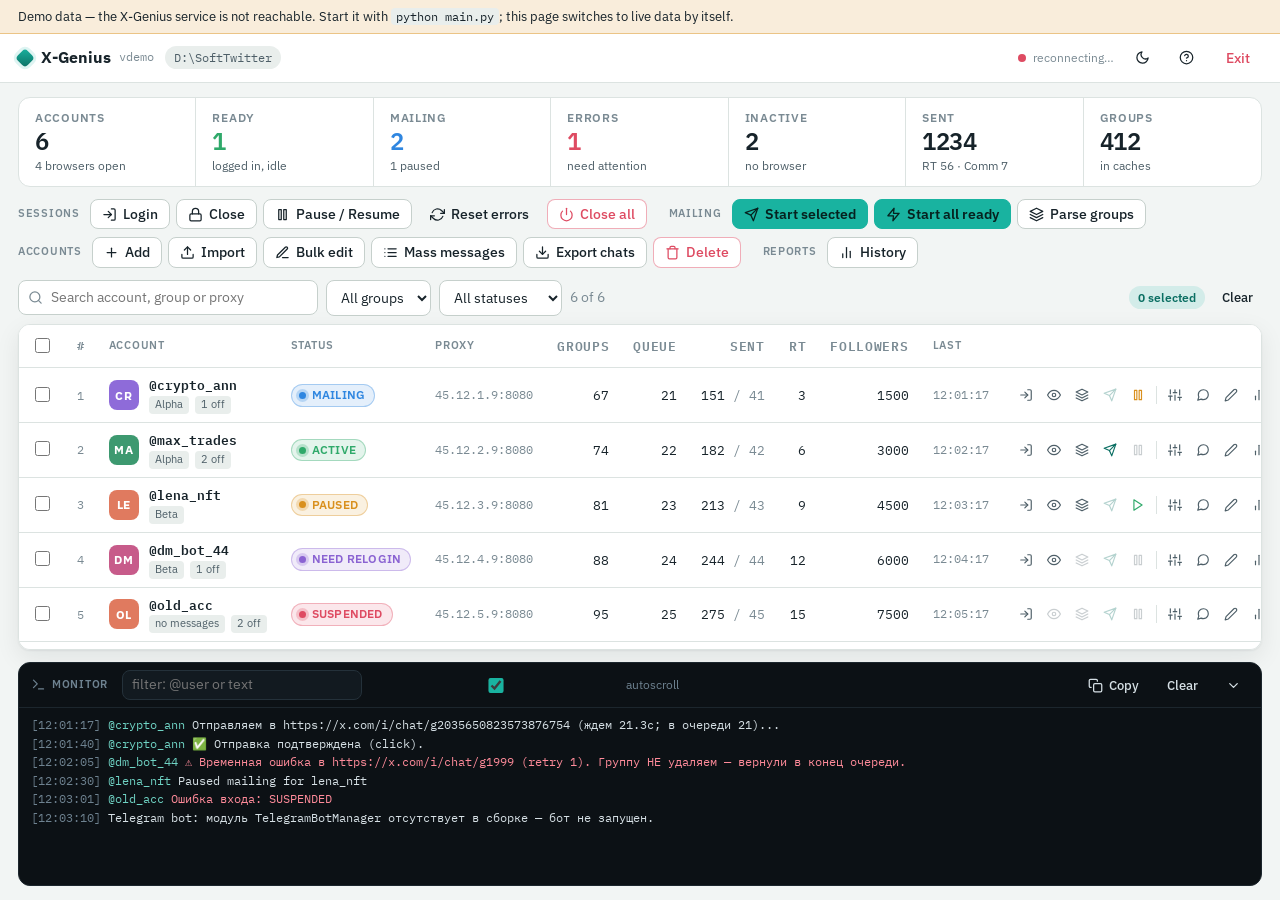
==== xgenius/web/static/preview.html @ 22a3fbdb "Refactoring, bugfixes, UI improvements, WIP" ====
<!DOCTYPE html>
<html lang="en">
<head>
<meta charset="utf-8">
<meta name="viewport" content="width=device-width, initial-scale=1">
<title>X-Genius (preview)</title>
<link rel="preconnect" href="https://fonts.googleapis.com">
<link rel="stylesheet" href="https://fonts.googleapis.com/css2?family=IBM+Plex+Sans:wght@400;500;600;700&family=IBM+Plex+Mono:wght@400;500;600&display=swap">
<style>
/* ===== X-Genius operator console ===== */
:root {
  --bg: #F2F5F4; --surface: #FFFFFF; --surface-2: #E9EEEC; --line: #DCE3E1; --line-strong: #C6D0CC;
  --text: #17232A; --text-2: #4E5F68; --muted: #7A8A93;
  --accent: #19B3A0; --accent-ink: #0B6F63; --accent-soft: rgba(25, 179, 160, .14);
  --ok: #2FA96A; --info: #2F86E0; --warn: #D9901E; --err: #DE4B62; --violet: #8A63D2;
  --console-bg: #0C1115; --console-line: #1C262D; --console-text: #D6E0E5; --console-muted: #6E8290;
  --shadow: 0 1px 2px rgba(15, 25, 30, .06), 0 8px 24px rgba(15, 25, 30, .08);
  --r: 8px; --r-lg: 12px;
  --sans: "IBM Plex Sans", "Segoe UI", system-ui, -apple-system, Arial, sans-serif;
  --mono: "IBM Plex Mono", Consolas, "Cascadia Mono", ui-monospace, monospace;
  color-scheme: light;
}
@media (prefers-color-scheme: dark) {
  :root:not([data-theme="light"]) {
    --bg: #0E1418; --surface: #151C22; --surface-2: #1B242B; --line: #243039; --line-strong: #31414C;
    --text: #E6EDF0; --text-2: #AEBCC4; --muted: #7F919B;
    --accent: #2CC7B3; --accent-ink: #9FEDE2; --accent-soft: rgba(44, 199, 179, .16);
    --ok: #48C774; --info: #4DA3F5; --warn: #EBA63B; --err: #EF5D73; --violet: #A98BE6;
    --shadow: 0 1px 2px rgba(0, 0, 0, .35), 0 10px 30px rgba(0, 0, 0, .35);
    color-scheme: dark;
  }
}
:root[data-theme="dark"] {
  --bg: #0E1418; --surface: #151C22; --surface-2: #1B242B; --line: #243039; --line-strong: #31414C;
  --text: #E6EDF0; --text-2: #AEBCC4; --muted: #7F919B;
  --accent: #2CC7B3; --accent-ink: #9FEDE2; --accent-soft: rgba(44, 199, 179, .16);
  --ok: #48C774; --info: #4DA3F5; --warn: #EBA63B; --err: #EF5D73; --violet: #A98BE6;
  --shadow: 0 1px 2px rgba(0, 0, 0, .35), 0 10px 30px rgba(0, 0, 0, .35);
  color-scheme: dark;
}

/* ---- base ---- */
* { box-sizing: border-box; }
html, body { height: 100%; }
body { margin: 0; background: var(--bg); color: var(--text); font: 13.5px/1.45 var(--sans); -webkit-font-smoothing: antialiased; }
.hidden { display: none !important; }
.muted { color: var(--muted); }
.mono { font-family: var(--mono); }
.spacer { flex: 1; }
code { font-family: var(--mono); font-size: .92em; background: var(--surface-2); padding: 1px 5px; border-radius: 4px; }
h1, h2 { margin: 0; text-wrap: balance; }
input, select, textarea, button { font: inherit; color: inherit; }
input[type=text], input[type=search], input[type=password], input[type=number], input[type=date], select, textarea {
  background: var(--surface); border: 1px solid var(--line-strong); border-radius: var(--r); padding: 7px 10px; outline: none; min-width: 0; transition: border-color .12s, box-shadow .12s;
}
input:focus-visible, select:focus-visible, textarea:focus-visible, button:focus-visible { border-color: var(--accent); box-shadow: 0 0 0 3px var(--accent-soft); outline: none; }
textarea { width: 100%; resize: vertical; font-family: var(--mono); font-size: 12.5px; line-height: 1.5; }
input[type=checkbox] { accent-color: var(--accent); width: 15px; height: 15px; }
.ic { flex: none; vertical-align: -3px; }
@media (prefers-reduced-motion: reduce) { * { transition: none !important; animation: none !important; } }

/* ---- buttons ---- */
.btn { display: inline-flex; align-items: center; gap: 6px; background: var(--surface); border: 1px solid var(--line-strong); border-radius: var(--r);
  padding: 6px 11px; cursor: pointer; white-space: nowrap; font-weight: 500; line-height: 1.2; transition: background .12s, border-color .12s, color .12s; }
.btn:hover { background: var(--surface-2); border-color: var(--muted); }
.btn:active { transform: translateY(1px); }
.btn:disabled { opacity: .45; cursor: default; transform: none; }
.btn.sm { padding: 4px 8px; font-size: 12.5px; }
.btn.lg { padding: 10px 18px; font-size: 14px; }
.btn.icon { padding: 6px; width: 32px; height: 32px; justify-content: center; }
.btn.ghost { background: transparent; border-color: transparent; }
.btn.ghost:hover { background: var(--surface-2); border-color: transparent; }
.btn.primary { background: var(--accent); border-color: var(--accent); color: #06221F; font-weight: 600; }
.btn.primary:hover { filter: brightness(1.06); border-color: var(--accent); }
.btn.outline-danger { color: var(--err); border-color: color-mix(in srgb, var(--err) 45%, transparent); }
.btn.outline-danger:hover { background: color-mix(in srgb, var(--err) 12%, transparent); }
.btn.danger { background: var(--err); border-color: var(--err); color: #fff; font-weight: 600; }
.btn.ok { background: var(--ok); border-color: var(--ok); color: #fff; font-weight: 600; }
.btn.danger-text { color: var(--err); }
.btn.light { color: var(--console-text); }
.btn.light:hover { background: var(--console-line); }
.row-act { display: inline-flex; align-items: center; justify-content: center; width: 26px; height: 26px; border-radius: 6px; border: 1px solid transparent; background: transparent; color: var(--text-2); cursor: pointer; }
.row-act:hover { background: var(--surface-2); color: var(--text); border-color: var(--line); }
.row-act:disabled { opacity: .3; cursor: default; }
.row-act.primary { color: var(--accent-ink); }
.row-act.warn { color: var(--warn); } .row-act.ok { color: var(--ok); } .row-act.err:hover { color: var(--err); }

/* ---- chips / pills ---- */
.chip { display: inline-flex; align-items: center; gap: 6px; padding: 3px 9px; border-radius: 999px; background: var(--surface-2); color: var(--text-2); font-size: 12px; max-width: 360px; overflow: hidden; text-overflow: ellipsis; white-space: nowrap; }
.chip.accent { background: var(--accent-soft); color: var(--accent-ink); font-weight: 600; }
.pill { display: inline-flex; align-items: center; gap: 6px; padding: 2px 9px 2px 7px; border-radius: 999px; font-size: 11.5px; font-weight: 600; letter-spacing: .2px;
  color: var(--st); background: color-mix(in srgb, var(--st) 13%, transparent); border: 1px solid color-mix(in srgb, var(--st) 35%, transparent); }
.pill::before { content: ""; width: 7px; height: 7px; border-radius: 50%; background: var(--st); box-shadow: 0 0 0 3px color-mix(in srgb, var(--st) 25%, transparent); }
.pill.pulse::before { animation: pulse 1.6s ease-in-out infinite; }
@keyframes pulse { 50% { box-shadow: 0 0 0 5px color-mix(in srgb, var(--st) 10%, transparent); } }
.tag { display: inline-block; padding: 1px 6px; border-radius: 4px; background: var(--surface-2); color: var(--text-2); font-size: 11px; }

.banner { padding: 7px 18px; background: color-mix(in srgb, var(--warn) 16%, var(--surface)); border-bottom: 1px solid color-mix(in srgb, var(--warn) 45%, transparent); color: var(--text); font-size: 12.5px; }

/* ---- app shell ---- */
.app { display: flex; flex-direction: column; height: 100vh; }
.topbar { display: flex; align-items: center; gap: 12px; padding: 8px 18px; background: var(--surface); border-bottom: 1px solid var(--line); }
.brand { display: flex; align-items: center; gap: 9px; font-weight: 700; font-size: 16px; letter-spacing: -.2px; }
.brand.big { font-size: 24px; }
.mark { width: 14px; height: 14px; border-radius: 4px; background: linear-gradient(135deg, var(--accent), var(--accent-ink)); transform: rotate(45deg); box-shadow: 0 0 0 3px var(--accent-soft); }
.brand.big .mark { width: 20px; height: 20px; }
.ver { font-family: var(--mono); font-size: 11.5px; font-weight: 400; color: var(--muted); }
.conn { display: inline-flex; align-items: center; gap: 7px; font-size: 12px; color: var(--muted); }
.conn i { width: 8px; height: 8px; border-radius: 50%; background: var(--err); }
.conn.on i { background: var(--ok); box-shadow: 0 0 0 3px color-mix(in srgb, var(--ok) 25%, transparent); }

.board { display: grid; grid-template-columns: repeat(auto-fit, minmax(150px, 1fr)); margin: 14px 18px 0; border: 1px solid var(--line); border-radius: var(--r-lg); background: var(--surface); overflow: hidden; }
.tile { padding: 12px 16px; border-right: 1px solid var(--line); display: flex; flex-direction: column; gap: 2px; min-width: 0; }
.tile:last-child { border-right: 0; }
.tile .v { font-size: 24px; font-weight: 600; letter-spacing: -.5px; font-variant-numeric: tabular-nums; line-height: 1.1; color: var(--tc, var(--text)); }
.tile .l { font-size: 11.5px; text-transform: uppercase; letter-spacing: .7px; color: var(--muted); font-weight: 600; }
.tile .s { font-size: 12px; color: var(--text-2); font-variant-numeric: tabular-nums; white-space: nowrap; overflow: hidden; text-overflow: ellipsis; }

.cmdbar { display: flex; flex-wrap: wrap; gap: 8px 22px; padding: 12px 18px 4px; }
.cgroup { display: flex; align-items: center; gap: 6px; }
.clabel { font-size: 11px; text-transform: uppercase; letter-spacing: .7px; color: var(--muted); font-weight: 600; margin-right: 4px; display: inline-flex; align-items: center; gap: 6px; }
.clabel.light { color: var(--console-muted); }

.filters { display: flex; align-items: center; gap: 8px; padding: 8px 18px; }
.search { position: relative; display: flex; align-items: center; }
.search .ic-slot { position: absolute; left: 10px; color: var(--muted); display: inline-flex; }
.search input { width: 300px; padding-left: 32px; }

/* ---- table ---- */
.table-surface { flex: 1; overflow: auto; margin: 0 18px; border: 1px solid var(--line); border-radius: var(--r-lg); background: var(--surface); box-shadow: var(--shadow); }
table { width: 100%; border-collapse: separate; border-spacing: 0; }
thead th { position: sticky; top: 0; z-index: 1; background: var(--surface); text-align: left; font-size: 11px; text-transform: uppercase; letter-spacing: .7px; color: var(--muted); font-weight: 600; padding: 10px 12px; border-bottom: 1px solid var(--line); }
tbody td { padding: 8px 12px; border-bottom: 1px solid var(--line); vertical-align: middle; white-space: nowrap; }
tbody tr:last-child td { border-bottom: 0; }
tbody tr:hover td { background: color-mix(in srgb, var(--surface-2) 55%, transparent); }
tbody tr.selected td { background: var(--accent-soft); }
tbody tr.selected td:first-child { box-shadow: inset 3px 0 0 var(--accent); }
th.num, td.num { text-align: right; font-variant-numeric: tabular-nums; font-family: var(--mono); font-size: 12.5px; }
.c-chk { width: 36px; } .c-idx { width: 44px; color: var(--muted); font-family: var(--mono); font-size: 12px; } .c-status { width: 150px; } .c-actions { width: 1%; }
.acct { display: flex; align-items: center; gap: 10px; }
.avatar { width: 30px; height: 30px; border-radius: 8px; display: inline-flex; align-items: center; justify-content: center; font-weight: 700; font-size: 12px; color: #fff; background: var(--av, var(--muted)); flex: none; letter-spacing: .3px; }
.handle { font-family: var(--mono); font-weight: 600; font-size: 13px; }
.sub { color: var(--muted); font-size: 11.5px; }
.sub-row { display: flex; align-items: center; gap: 6px; margin-top: 1px; }
.dim { color: var(--muted); }
.acts { display: flex; gap: 2px; }
.acts .sep { width: 1px; height: 18px; background: var(--line); margin: 0 3px; align-self: center; }
.empty { padding: 70px 20px; text-align: center; color: var(--text-2); display: flex; flex-direction: column; align-items: center; gap: 8px; }
.empty-mark { width: 52px; height: 52px; border-radius: 14px; background: var(--accent-soft); color: var(--accent-ink); display: inline-flex; align-items: center; justify-content: center; margin-bottom: 6px; }
.empty-mark .ic { width: 24px; height: 24px; }
.empty h2 { font-size: 17px; color: var(--text); }
.empty .row { display: flex; gap: 8px; margin-top: 10px; }

/* ---- console (always dark) ---- */
.console { margin: 12px 18px 14px; border-radius: var(--r-lg); background: var(--console-bg); color: var(--console-text); display: flex; flex-direction: column; height: 224px; border: 1px solid var(--console-line); }
.console.collapsed { height: auto; }
.console.collapsed .logs { display: none; }
.console-head { display: flex; align-items: center; gap: 10px; padding: 6px 12px; border-bottom: 1px solid var(--console-line); }
.console-head input { width: 240px; padding: 4px 9px; background: #121A20; border-color: #24313A; color: var(--console-text); }
.check.light { color: var(--console-muted); }
.logs { flex: 1; overflow: auto; padding: 8px 12px; font-family: var(--mono); font-size: 12px; line-height: 1.55; }
.log { white-space: pre-wrap; word-break: break-word; color: var(--console-text); }
.log.error { color: #FF8B9A; } .log.warning { color: #F5C068; }
.log .acc { color: #6FD3C4; } .log .ts { color: var(--console-muted); }

/* ---- forms / modals ---- */
.modal-overlay { position: fixed; inset: 0; background: rgba(6, 10, 13, .55); backdrop-filter: blur(2px); display: flex; align-items: center; justify-content: center; z-index: 50; padding: 20px; }
.modal { background: var(--surface); border: 1px solid var(--line); border-radius: 14px; box-shadow: var(--shadow); width: min(560px, 100%); max-height: 92vh; display: flex; flex-direction: column; animation: rise .16s ease-out; }
.modal.wide { width: min(940px, 100%); }
@keyframes rise { from { transform: translateY(8px); opacity: 0; } to { transform: none; opacity: 1; } }
.modal-head { display: flex; align-items: center; gap: 10px; padding: 14px 18px; border-bottom: 1px solid var(--line); font-weight: 600; font-size: 15px; }
.modal-head .x { margin-left: auto; }
.modal-body { padding: 16px 18px; overflow: auto; }
.modal-foot { display: flex; gap: 8px; justify-content: flex-end; padding: 12px 18px; border-top: 1px solid var(--line); }
.field { display: flex; flex-direction: column; gap: 4px; margin-bottom: 10px; }
.field > span { font-size: 12px; color: var(--text-2); font-weight: 500; }
.field input, .field select { width: 100%; }
.grid2 { display: grid; grid-template-columns: 1fr 1fr; gap: 0 14px; }
.grid4 { display: grid; grid-template-columns: repeat(4, 1fr); gap: 0 10px; }
.check { display: flex; align-items: center; gap: 7px; }
.check.sm { font-size: 12px; }
.msg { min-height: 18px; font-size: 12.5px; color: var(--err); margin: 6px 0; }
.hint { font-size: 12px; color: var(--muted); margin: -4px 0 10px; line-height: 1.5; }
.section-title { font-weight: 600; margin: 14px 0 8px; display: flex; align-items: center; gap: 8px; font-size: 13px; text-transform: uppercase; letter-spacing: .6px; color: var(--text-2); }
.msgbox { border: 1px solid var(--line); border-radius: var(--r); padding: 10px; margin-bottom: 8px; background: var(--bg); }
.msgbox .row { display: flex; align-items: center; gap: 8px; margin-bottom: 6px; }
.msgbox textarea { min-height: 90px; }
.stats-table { width: 100%; border-collapse: collapse; }
.stats-table th, .stats-table td { padding: 7px 8px; border-bottom: 1px solid var(--line); text-align: right; white-space: nowrap; font-variant-numeric: tabular-nums; }
.stats-table th { font-size: 11px; text-transform: uppercase; letter-spacing: .6px; color: var(--muted); }
.stats-table th:first-child, .stats-table td:first-child { text-align: left; font-family: var(--mono); }
.stats-table tr.total td { font-weight: 700; border-top: 2px solid var(--line-strong); }
.kv { display: grid; grid-template-columns: 1fr auto; gap: 8px 20px; font-variant-numeric: tabular-nums; }
.kv b { font-family: var(--mono); font-size: 15px; }
pre.help { white-space: pre-wrap; font-family: var(--mono); font-size: 12px; line-height: 1.55; margin: 0; }

/* ---- setup screen ---- */
.screen { min-height: 100vh; display: flex; align-items: center; justify-content: center; padding: 24px; }
.setup { display: grid; grid-template-columns: 1.1fr 1fr; width: min(880px, 100%); background: var(--surface); border: 1px solid var(--line); border-radius: 18px; box-shadow: var(--shadow); overflow: hidden; }
.setup-side { padding: 36px; background: linear-gradient(160deg, var(--accent-soft), transparent 70%); border-right: 1px solid var(--line); display: flex; flex-direction: column; gap: 14px; }
.setup-side p { margin: 0; color: var(--text-2); line-height: 1.6; max-width: 40ch; }
.setup-req { list-style: none; margin: 4px 0 0; padding: 0; display: flex; flex-direction: column; gap: 6px; }
.setup-form { padding: 36px; display: flex; flex-direction: column; gap: 10px; }
.setup-form h1 { font-size: 20px; margin-bottom: 8px; }
.setup-form .btn { align-self: flex-start; margin-top: 6px; }
@media (max-width: 720px) { .setup { grid-template-columns: 1fr; } .setup-side { border-right: 0; border-bottom: 1px solid var(--line); } }

.offline { display: flex; flex-direction: column; align-items: flex-start; gap: 14px; width: min(560px, 100%); padding: 36px; background: var(--surface); border: 1px solid var(--line); border-radius: 18px; box-shadow: var(--shadow); }
.offline h1 { font-size: 20px; }
.offline p { margin: 0; color: var(--text-2); line-height: 1.6; }

/* ---- toasts ---- */
#toasts { position: fixed; right: 18px; bottom: 18px; display: flex; flex-direction: column; gap: 8px; z-index: 60; }
.toast { background: var(--surface); border: 1px solid var(--line); border-left: 3px solid var(--info); border-radius: var(--r); padding: 10px 14px; box-shadow: var(--shadow); max-width: 440px; white-space: pre-wrap; animation: rise .15s ease-out; }
.toast.ok { border-left-color: var(--ok); } .toast.error { border-left-color: var(--err); } .toast.warn { border-left-color: var(--warn); }

::-webkit-scrollbar { width: 10px; height: 10px; }
::-webkit-scrollbar-thumb { background: var(--line-strong); border-radius: 8px; border: 2px solid transparent; background-clip: padding-box; }
::-webkit-scrollbar-track { background: transparent; }

</style>
</head>
<body>

<!-- ===================== OFFLINE (server not reachable) ===================== -->
<div id="screen-offline" class="screen hidden">
  <div class="offline">
    <div class="brand big"><span class="mark"></span>X-Genius</div>
    <h1>The X-Genius service is not running</h1>
    <p>This page talks to the local service at <code id="offline-url"></code>. Start it with
      <code>python main.py</code> on this machine — the page reconnects by itself.</p>
    <span id="offline-status" class="chip">waiting for connection…</span>
  </div>
</div>

<!-- ===================== SETUP (first start) ===================== -->
<div id="screen-setup" class="screen hidden">
  <div class="setup">
    <aside class="setup-side">
      <div class="brand big"><span class="mark"></span>X-Genius</div>
      <p>Диспетчерская для рассылок в групповые чаты X. Один раз укажите базовую папку — дальше всё
        хранится в ней: аккаунты, профили Chrome, логи, статистика.</p>
      <ul class="setup-req">
        <li><code>Bro/chrome.exe</code></li>
        <li><code>Drivers/chromedriver.exe</code></li>
      </ul>
    </aside>
    <form class="setup-form" id="setup-form">
      <h1>Базовая папка</h1>
      <label class="field"><span>Путь на этом сервере</span>
        <input id="setup-dir" class="mono" type="text" placeholder="D:\SoftTwitter" autocomplete="off" spellcheck="false"></label>
      <label class="check"><input id="setup-create" type="checkbox"> Создать папку, если её нет</label>
      <div id="setup-msg" class="msg"></div>
      <button id="setup-go" class="btn primary lg" type="submit">Продолжить</button>
    </form>
  </div>
</div>

<!-- ===================== MAIN ===================== -->
<div id="screen-main" class="app hidden">
  <div id="demo-banner" class="banner hidden">Demo data — the X-Genius service is not reachable. Start it with <code>python main.py</code>; this page switches to live data by itself.</div>
  <header class="topbar">
    <div class="brand"><span class="mark"></span>X-Genius <span id="version" class="ver"></span></div>
    <span id="base-dir" class="chip mono" title="Base folder"></span>
    <span class="spacer"></span>
    <span id="conn" class="conn" title="connection"><i></i><span>connecting…</span></span>
    <button id="btn-theme" class="btn icon ghost" title="Theme"></button>
    <button id="btn-help" class="btn icon ghost" title="Help"></button>
    <button id="btn-shutdown" class="btn ghost danger-text" title="Close all browsers and exit">Exit</button>
  </header>

  <section class="board" id="summary"></section>

  <section class="cmdbar">
    <div class="cgroup"><span class="clabel">Sessions</span>
      <button class="btn" data-tool="login" data-ic="log-in">Login</button>
      <button class="btn" data-tool="close" data-ic="lock">Close</button>
      <button class="btn" data-tool="pause" data-ic="pause">Pause / Resume</button>
      <button class="btn ghost" data-tool="reset_errors" data-ic="refresh-cw">Reset errors</button>
      <button class="btn outline-danger" data-tool="close_all" data-ic="power">Close all</button>
    </div>
    <div class="cgroup"><span class="clabel">Mailing</span>
      <button class="btn primary" data-tool="mailing" data-ic="send">Start selected</button>
      <button class="btn primary" data-tool="mail_ready" data-ic="zap">Start all ready</button>
      <button class="btn" data-tool="auto_parse" data-ic="layers">Parse groups</button>
    </div>
    <div class="cgroup"><span class="clabel">Accounts</span>
      <button class="btn" data-tool="add" data-ic="plus">Add</button>
      <button class="btn" data-tool="import" data-ic="upload">Import</button>
      <button class="btn" data-tool="bulk_edit" data-ic="edit-3">Bulk edit</button>
      <button class="btn" data-tool="mass_msg" data-ic="list">Mass messages</button>
      <button class="btn" data-tool="export_chats" data-ic="download">Export chats</button>
      <button class="btn outline-danger" data-tool="delete" data-ic="trash-2">Delete</button>
    </div>
    <div class="cgroup"><span class="clabel">Reports</span>
      <button class="btn" data-tool="history" data-ic="bar-chart-2">History</button>
    </div>
  </section>

  <section class="filters">
    <label class="search"><span class="ic-slot" data-ic="search"></span>
      <input id="f-search" type="search" placeholder="Search account, group or proxy" autocomplete="off"></label>
    <select id="f-group"><option value="">All groups</option></select>
    <select id="f-status">
      <option value="">All statuses</option>
      <option value="active">Ready</option>
      <option value="mailing">Mailing</option>
      <option value="paused">Paused</option>
      <option value="relogin">Need relogin</option>
      <option value="error">Errors</option>
      <option value="inactive">Inactive</option>
    </select>
    <span id="f-count" class="muted"></span>
    <span class="spacer"></span>
    <span id="sel-count" class="chip accent">0 selected</span>
    <button id="sel-clear" class="btn ghost sm">Clear</button>
  </section>

  <main class="table-surface">
    <table id="accounts">
      <thead>
        <tr>
          <th class="c-chk"><input id="chk-all" type="checkbox" title="Select all filtered"></th>
          <th class="c-idx">#</th>
          <th>Account</th>
          <th class="c-status">Status</th>
          <th>Proxy</th>
          <th class="num" title="Groups in cache (disabled)">Groups</th>
          <th class="num" title="Groups left in the current queue">Queue</th>
          <th class="num" title="Messages: this session / last 24 h">Sent</th>
          <th class="num">RT</th>
          <th class="num">Followers</th>
          <th>Last</th>
          <th class="c-actions"></th>
        </tr>
      </thead>
      <tbody id="rows"></tbody>
    </table>
    <div id="empty" class="empty hidden">
      <div class="empty-mark" data-ic="users"></div>
      <h2>No accounts yet</h2>
      <p>Add one account or import a list in the <code>username|auth_token|ct0|proxy|group</code> format.</p>
      <div class="row"><button class="btn primary" data-tool="add" data-ic="plus">Add account</button>
        <button class="btn" data-tool="import" data-ic="upload">Import</button></div>
    </div>
  </main>

  <section id="logpanel" class="console">
    <div class="console-head">
      <span class="clabel light"><span data-ic="terminal"></span> Monitor</span>
      <input id="log-filter" type="search" placeholder="filter: @user or text" autocomplete="off">
      <label class="check light sm"><input id="log-autoscroll" type="checkbox" checked> autoscroll</label>
      <span class="spacer"></span>
      <button id="log-copy" class="btn ghost sm light" data-ic="copy">Copy</button>
      <button id="log-clear" class="btn ghost sm light">Clear</button>
      <button id="log-toggle" class="btn icon ghost light" title="Collapse"></button>
    </div>
    <div id="logs" class="logs"></div>
  </section>
</div>

<div id="modal-root"></div>
<div id="toasts"></div>

<script>
/* ---- icons.js ---- */
/* Inline stroke icons (Feather-style). I(name) returns an <svg>. Elements with [data-ic] get one injected. */
'use strict';

const ICONS = {
  'log-in': '<path d="M15 3h4a2 2 0 0 1 2 2v14a2 2 0 0 1-2 2h-4"/><polyline points="10 17 15 12 10 7"/><line x1="15" y1="12" x2="3" y2="12"/>',
  'eye': '<path d="M1 12s4-8 11-8 11 8 11 8-4 8-11 8-11-8-11-8z"/><circle cx="12" cy="12" r="3"/>',
  'search': '<circle cx="11" cy="11" r="8"/><line x1="21" y1="21" x2="16.65" y2="16.65"/>',
  'send': '<line x1="22" y1="2" x2="11" y2="13"/><polygon points="22 2 15 22 11 13 2 9 22 2"/>',
  'pause': '<rect x="6" y="4" width="4" height="16"/><rect x="14" y="4" width="4" height="16"/>',
  'play': '<polygon points="5 3 19 12 5 21 5 3"/>',
  'sliders': '<line x1="4" y1="21" x2="4" y2="14"/><line x1="4" y1="10" x2="4" y2="3"/><line x1="12" y1="21" x2="12" y2="12"/><line x1="12" y1="8" x2="12" y2="3"/><line x1="20" y1="21" x2="20" y2="16"/><line x1="20" y1="12" x2="20" y2="3"/><line x1="1" y1="14" x2="7" y2="14"/><line x1="9" y1="8" x2="15" y2="8"/><line x1="17" y1="16" x2="23" y2="16"/>',
  'message-circle': '<path d="M21 11.5a8.38 8.38 0 0 1-.9 3.8 8.5 8.5 0 0 1-7.6 4.7 8.38 8.38 0 0 1-3.8-.9L3 21l1.9-5.7a8.38 8.38 0 0 1-.9-3.8 8.5 8.5 0 0 1 4.7-7.6 8.38 8.38 0 0 1 3.8-.9h.5a8.48 8.48 0 0 1 8 8v.5z"/>',
  'edit-2': '<path d="M17 3a2.828 2.828 0 1 1 4 4L7.5 20.5 2 22l1.5-5.5L17 3z"/>',
  'edit-3': '<path d="M12 20h9"/><path d="M16.5 3.5a2.121 2.121 0 0 1 3 3L7 19l-4 1 1-4L16.5 3.5z"/>',
  'bar-chart-2': '<line x1="18" y1="20" x2="18" y2="10"/><line x1="12" y1="20" x2="12" y2="4"/><line x1="6" y1="20" x2="6" y2="14"/>',
  'x': '<line x1="18" y1="6" x2="6" y2="18"/><line x1="6" y1="6" x2="18" y2="18"/>',
  'trash-2': '<polyline points="3 6 5 6 21 6"/><path d="M19 6v14a2 2 0 0 1-2 2H7a2 2 0 0 1-2-2V6m3 0V4a2 2 0 0 1 2-2h4a2 2 0 0 1 2 2v2"/>',
  'plus': '<line x1="12" y1="5" x2="12" y2="19"/><line x1="5" y1="12" x2="19" y2="12"/>',
  'download': '<path d="M21 15v4a2 2 0 0 1-2 2H5a2 2 0 0 1-2-2v-4"/><polyline points="7 10 12 15 17 10"/><line x1="12" y1="15" x2="12" y2="3"/>',
  'upload': '<path d="M21 15v4a2 2 0 0 1-2 2H5a2 2 0 0 1-2-2v-4"/><polyline points="17 8 12 3 7 8"/><line x1="12" y1="3" x2="12" y2="15"/>',
  'refresh-cw': '<polyline points="23 4 23 10 17 10"/><polyline points="1 20 1 14 7 14"/><path d="M3.51 9a9 9 0 0 1 14.85-3.36L23 10M1 14l4.64 4.36A9 9 0 0 0 20.49 15"/>',
  'lock': '<rect x="3" y="11" width="18" height="11" rx="2" ry="2"/><path d="M7 11V7a5 5 0 0 1 10 0v4"/>',
  'help-circle': '<circle cx="12" cy="12" r="10"/><path d="M9.09 9a3 3 0 0 1 5.83 1c0 2-3 3-3 3"/><line x1="12" y1="17" x2="12.01" y2="17"/>',
  'moon': '<path d="M21 12.79A9 9 0 1 1 11.21 3 7 7 0 0 0 21 12.79z"/>',
  'sun': '<circle cx="12" cy="12" r="5"/><line x1="12" y1="1" x2="12" y2="3"/><line x1="12" y1="21" x2="12" y2="23"/><line x1="4.22" y1="4.22" x2="5.64" y2="5.64"/><line x1="18.36" y1="18.36" x2="19.78" y2="19.78"/><line x1="1" y1="12" x2="3" y2="12"/><line x1="21" y1="12" x2="23" y2="12"/><line x1="4.22" y1="19.78" x2="5.64" y2="18.36"/><line x1="18.36" y1="5.64" x2="19.78" y2="4.22"/>',
  'power': '<path d="M18.36 6.64a9 9 0 1 1-12.73 0"/><line x1="12" y1="2" x2="12" y2="12"/>',
  'copy': '<rect x="9" y="9" width="13" height="13" rx="2" ry="2"/><path d="M5 15H4a2 2 0 0 1-2-2V4a2 2 0 0 1 2-2h9a2 2 0 0 1 2 2v1"/>',
  'chevron-down': '<polyline points="6 9 12 15 18 9"/>',
  'chevron-up': '<polyline points="18 15 12 9 6 15"/>',
  'users': '<path d="M17 21v-2a4 4 0 0 0-4-4H5a4 4 0 0 0-4 4v2"/><circle cx="9" cy="7" r="4"/><path d="M23 21v-2a4 4 0 0 0-3-3.87"/><path d="M16 3.13a4 4 0 0 1 0 7.75"/>',
  'layers': '<polygon points="12 2 2 7 12 12 22 7 12 2"/><polyline points="2 17 12 22 22 17"/><polyline points="2 12 12 17 22 12"/>',
  'terminal': '<polyline points="4 17 10 11 4 5"/><line x1="12" y1="19" x2="20" y2="19"/>',
  'zap': '<polygon points="13 2 3 14 12 14 11 22 21 10 12 10 13 2"/>',
  'list': '<line x1="8" y1="6" x2="21" y2="6"/><line x1="8" y1="12" x2="21" y2="12"/><line x1="8" y1="18" x2="21" y2="18"/><line x1="3" y1="6" x2="3.01" y2="6"/><line x1="3" y1="12" x2="3.01" y2="12"/><line x1="3" y1="18" x2="3.01" y2="18"/>',
  'check': '<polyline points="20 6 9 17 4 12"/>',
  'alert': '<path d="M10.29 3.86L1.82 18a2 2 0 0 0 1.71 3h16.94a2 2 0 0 0 1.71-3L13.71 3.86a2 2 0 0 0-3.42 0z"/><line x1="12" y1="9" x2="12" y2="13"/><line x1="12" y1="17" x2="12.01" y2="17"/>',
  'folder': '<path d="M22 19a2 2 0 0 1-2 2H4a2 2 0 0 1-2-2V5a2 2 0 0 1 2-2h5l2 3h9a2 2 0 0 1 2 2z"/>',
};

function I(name, size = 15) {
  const body = ICONS[name] || '';
  return `<svg class="ic" width="${size}" height="${size}" viewBox="0 0 24 24" fill="none" stroke="currentColor" stroke-width="2" stroke-linecap="round" stroke-linejoin="round" aria-hidden="true">${body}</svg>`;
}

function injectIcons(root = document) {
  root.querySelectorAll('[data-ic]').forEach((el) => {
    if (el.querySelector('svg')) return;
    el.insertAdjacentHTML('afterbegin', I(el.dataset.ic));
  });
}

</script>
<script>
/* ---- demo.js ---- */
/* Demo state shown when the X-Genius service is not reachable (page opened without the backend).
   Clearly labelled in the UI; replaced by real data the moment the WebSocket connects. */
'use strict';

function demoAccount(i, username, group, status, color, extra = {}) {
  return Object.assign({
    index: i, username, group, proxy: `45.12.${i}.9:8080:user:pass`, has_token: true, has_password: i % 2 === 0,
    status, status_color: color, status_reason: '', groups_count: 60 + i * 7, last_launch: `12:0${i}:17`,
    is_active: true, is_mailing: false, is_paused: false, is_parsing: false, need_relogin: false, has_browser: true,
    running: false, messages_sent: 120 + i * 31, msg_24h: 40 + i, retweets: i * 3, comments_24h: i,
    followers: 1500 * i, has_messages: true, queue_len: 20 + i, disabled_groups: i % 3,
  }, extra);
}

const DEMO_STATE = {
  demo: true, phase: 'ready', version: 'demo', base_dir: 'D:\\SoftTwitter',
  summary: { all: 6, ready: 1, mailing: 2, paused: 1, error: 1, inactive: 2, messages: 1234, retweets: 56, comments: 7, groups: 412, browsers: 4 },
  groups: ['Alpha', 'Beta'],
  accounts: [
    demoAccount(1, 'crypto_ann', 'Alpha', 'MAILING', '#3498DB', { is_mailing: true, running: true }),
    demoAccount(2, 'max_trades', 'Alpha', 'ACTIVE', '#27ae60'),
    demoAccount(3, 'lena_nft', 'Beta', 'PAUSED', '#f39c12', { is_mailing: true, is_paused: true, running: true }),
    demoAccount(4, 'dm_bot_44', 'Beta', 'NEED RELOGIN', '#9b59b6', { need_relogin: true, is_active: false, status_reason: 'RELOGIN' }),
    demoAccount(5, 'old_acc', '', 'SUSPENDED', '#c0392b', { is_active: false, has_browser: false, status_reason: 'SUSPENDED', has_messages: false }),
    demoAccount(6, 'fresh_one', 'Alpha', 'Inactive', 'gray', { is_active: false, has_browser: false, has_token: false }),
  ],
};

const DEMO_LOGS = [
  '[12:01:17] @crypto_ann - Отправляем в https://x.com/i/chat/g2035650823573876754 (ждем 21.3с; в очереди 21)...',
  '[12:01:40] @crypto_ann - ✅ Отправка подтверждена (click).',
  '[12:02:05] @dm_bot_44 - ⚠️ Временная ошибка в https://x.com/i/chat/g1999 (retry 1). Группу НЕ удаляем — вернули в конец очереди.',
  '[12:02:30] @lena_nft - Paused mailing for lena_nft',
  '[12:03:01] @old_acc - Ошибка входа: SUSPENDED',
  '[12:03:10]  - Telegram bot: модуль TelegramBotManager отсутствует в сборке — бот не запущен.',
];

function enterDemo() {
  S.demo = true;
  applyState(DEMO_STATE);
  appendLogs(DEMO_LOGS);
  document.getElementById('demo-banner').classList.remove('hidden');
}

function leaveDemo() {
  S.demo = false;
  S.logs = [];
  rerenderLogs();
  document.getElementById('demo-banner').classList.add('hidden');
}

</script>
<script>
/* ---- app.js ---- */
/* X-Genius web UI — state, WebSocket, board/table/console rendering, command bar actions.
   Icons: icons.js (I, injectIcons). Dialog forms: dialogs.js (Dialogs). */
'use strict';

const S = {
  phase: null, data: null, selected: new Set(),
  q: '', group: '', status: '',
  logs: [], logFilter: '', autoscroll: true, ws: null, connected: false,
};

const $ = (sel, root = document) => root.querySelector(sel);
const $$ = (sel, root = document) => Array.from(root.querySelectorAll(sel));
const esc = (s) => String(s ?? '').replace(/[&<>"']/g, (c) => ({ '&': '&amp;', '<': '&lt;', '>': '&gt;', '"': '&quot;', "'": '&#39;' }[c]));
const fmt = (n) => (n >= 1e6 ? `${(n / 1e6).toFixed(1)}M` : n >= 1e4 ? `${Math.round(n / 1e3)}K` : String(n ?? 0));

/* ------------------------------------------------------------------ api / toast */
async function api(method, path, body) {
  const opt = { method, headers: {} };
  if (body !== undefined) { opt.headers['Content-Type'] = 'application/json'; opt.body = JSON.stringify(body); }
  const res = await fetch(path, opt);
  let data = null;
  try { data = await res.json(); } catch (e) { /* non-json */ }
  if (!res.ok) throw new Error((data && data.error) || `${res.status} ${res.statusText}`);
  return data;
}
function toast(msg, kind = 'info', ms = 4500) {
  const el = document.createElement('div');
  el.className = `toast ${kind}`;
  el.textContent = msg;
  $('#toasts').appendChild(el);
  setTimeout(() => el.remove(), ms);
}
async function run(fn, okMsg) {
  try {
    const r = await fn();
    if (okMsg) toast(typeof okMsg === 'function' ? okMsg(r) : okMsg, 'ok');
    return r;
  } catch (e) {
    toast(e.message || String(e), 'error', 7000);
    return null;
  }
}

/* ------------------------------------------------------------------ selection / filters */
function accounts() { return (S.data && S.data.accounts) || []; }
function selectedNames() {
  const known = new Set(accounts().map((a) => a.username));
  return Array.from(S.selected).filter((u) => known.has(u));
}
function requireSelection() {
  const names = selectedNames();
  if (!names.length) { toast('Select at least one account first.', 'warn'); return null; }
  return names;
}
function renderSelectionCount() { $('#sel-count').textContent = `${selectedNames().length} selected`; }

function statusCategory(a) {
  if (a.is_paused) return 'paused';
  if (a.need_relogin || /RELOGIN/.test(a.status)) return 'relogin';
  if (a.status_reason && !/^(RECOVERING|DM LIMIT|SEND STALL)/i.test(a.status_reason)) return 'error';
  if (a.is_mailing) return 'mailing';
  if (a.is_active) return 'active';
  return 'inactive';
}
function filteredRows() {
  const q = S.q.trim().toLowerCase();
  return accounts().filter((a) => {
    if (S.group && a.group !== S.group) return false;
    if (S.status && statusCategory(a) !== S.status) return false;
    if (q && !(`${a.username} ${a.group} ${a.proxy}`.toLowerCase().includes(q))) return false;
    return true;
  });
}

/* ------------------------------------------------------------------ rendering */
function renderBoard() {
  const s = S.data.summary || {};
  const tile = (label, value, sub, color) => `<div class="tile" ${color ? `style="--tc:var(--${color})"` : ''}>
    <span class="l">${label}</span><span class="v">${value ?? 0}</span><span class="s">${sub}</span></div>`;
  $('#summary').innerHTML = [
    tile('Accounts', s.all, `${s.browsers ?? 0} browsers open`),
    tile('Ready', s.ready, 'logged in, idle', 'ok'),
    tile('Mailing', s.mailing, `${s.paused ?? 0} paused`, 'info'),
    tile('Errors', s.error, 'need attention', s.error ? 'err' : null),
    tile('Inactive', s.inactive, 'no browser'),
    tile('Sent', s.messages, `RT ${s.retweets ?? 0} · Comm ${s.comments ?? 0}`),
    tile('Groups', s.groups, 'in caches'),
  ].join('');
  $('#version').textContent = S.data.version ? `v${S.data.version}` : '';
  $('#base-dir').textContent = S.data.base_dir || '';
}

function renderGroupFilter() {
  const sel = $('#f-group');
  const groups = S.data.groups || [];
  const have = Array.from(sel.options).map((o) => o.value);
  if (JSON.stringify(['', ...groups]) !== JSON.stringify(have)) {
    sel.innerHTML = `<option value="">All groups</option>` + groups.map((g) => `<option value="${esc(g)}">${esc(g)}</option>`).join('');
    sel.value = groups.includes(S.group) ? S.group : '';
    S.group = sel.value;
  }
}

const AV = ['#5B8DEF', '#E07A5F', '#3D9970', '#8E6BD9', '#D48F1E', '#2AA5A0', '#C75B8A', '#6C8B3C'];
function avatarColor(u) { let h = 0; for (const c of u) h = (h * 31 + c.charCodeAt(0)) >>> 0; return AV[h % AV.length]; }
function shortProxy(p) {
  if (!p) return '<span class="dim">—</span>';
  const parts = p.split(':');
  return `<span class="mono">${esc(parts.length >= 2 ? `${parts[0]}:${parts[1]}` : p)}</span>`;
}
function statusPill(a) {
  const cat = statusCategory(a);
  const color = { active: 'ok', mailing: 'info', paused: 'warn', relogin: 'violet', error: 'err', inactive: 'muted' }[cat];
  const label = a.status || (cat === 'active' ? 'ACTIVE' : 'INACTIVE');
  return `<span class="pill ${cat === 'mailing' ? 'pulse' : ''}" style="--st:var(--${color})">${esc(label)}</span>`;
}
function act(name, icon, title, opts = {}) {
  return `<button class="row-act ${opts.cls || ''}" data-act="${name}" title="${title}" ${opts.disabled ? 'disabled' : ''}>${I(icon, 14)}</button>`;
}
function rowHtml(a) {
  const sel = S.selected.has(a.username);
  const notes = [
    a.has_token ? '' : '<span class="tag" title="no auth token">no token</span>',
    a.has_messages ? '' : '<span class="tag" title="no mailing messages">no messages</span>',
    a.disabled_groups ? `<span class="tag" title="groups disabled after strikes">${a.disabled_groups} off</span>` : '',
  ].join('');
  const pause = a.is_mailing
    ? act('pause', a.is_paused ? 'play' : 'pause', a.is_paused ? 'Resume' : 'Pause', { cls: a.is_paused ? 'ok' : 'warn' })
    : act('pause', 'pause', 'Not mailing', { disabled: true });
  return `<tr data-u="${esc(a.username)}" class="${sel ? 'selected' : ''}">
    <td class="c-chk"><input type="checkbox" data-chk ${sel ? 'checked' : ''}></td>
    <td class="c-idx">${a.index}</td>
    <td><div class="acct"><span class="avatar" style="--av:${avatarColor(a.username)}">${esc(a.username.slice(0, 2).toUpperCase())}</span>
      <div><div class="handle">@${esc(a.username)}</div><div class="sub-row sub">${a.group ? `<span class="tag">${esc(a.group)}</span>` : ''}${notes}</div></div></div></td>
    <td class="c-status">${statusPill(a)}</td>
    <td class="sub">${shortProxy(a.proxy)}</td>
    <td class="num">${a.groups_count}</td>
    <td class="num">${a.queue_len}</td>
    <td class="num">${a.messages_sent} <span class="dim">/ ${a.msg_24h}</span></td>
    <td class="num">${a.retweets}</td>
    <td class="num">${fmt(a.followers)}</td>
    <td class="sub mono">${esc(a.last_launch)}</td>
    <td class="c-actions"><div class="acts">
      ${act('login', 'log-in', 'Login')}${act('view', 'eye', 'Bring browser to front', { disabled: !a.has_browser })}
      ${act('parse', 'layers', 'Parse groups', { disabled: !a.is_active })}
      ${act('mailing', 'send', 'Start mailing', { cls: 'primary', disabled: !(a.is_active && !a.is_mailing) })}${pause}
      <span class="sep"></span>
      ${act('settings', 'sliders', 'Settings')}${act('comments', 'message-circle', 'Comments')}${act('edit', 'edit-2', 'Edit account')}${act('stat', 'bar-chart-2', '24h stats')}
      <span class="sep"></span>
      ${act('close', 'x', 'Close browser', { disabled: !a.has_browser && !a.is_active })}${act('delete', 'trash-2', 'Delete account', { cls: 'err' })}
    </div></td>
  </tr>`;
}
function renderTable() {
  const rows = filteredRows();
  $('#rows').innerHTML = rows.map(rowHtml).join('');
  $('#empty').classList.toggle('hidden', accounts().length > 0);
  $('#f-count').textContent = `${rows.length} of ${accounts().length}`;
  $('#chk-all').checked = rows.length > 0 && rows.every((a) => S.selected.has(a.username));
  renderSelectionCount();
}
function showScreen(phase) {
  $('#screen-offline').classList.toggle('hidden', phase !== 'offline');
  $('#screen-setup').classList.toggle('hidden', phase !== 'setup');
  $('#screen-main').classList.toggle('hidden', phase !== 'ready');
}
function showOffline(reason) {
  if (S.data) return; // real or demo state is on screen; the websocket keeps retrying quietly
  $('#offline-url').textContent = location.origin.startsWith('http') ? location.origin : 'http://127.0.0.1:8765';
  $('#offline-status').textContent = reason || 'waiting for connection…';
  showScreen('offline');
}
function applyState(data) {
  if (S.demo && !data.demo) leaveDemo();
  S.data = data;
  const first = S.phase !== data.phase;
  S.phase = data.phase;
  showScreen(data.phase);
  if (data.phase === 'setup') {
    if (first) $('#setup-dir').value = data.base_dir || data.suggested_base_dir || '';
    $('#setup-msg').textContent = data.setup_message || '';
  } else {
    renderBoard();
    renderGroupFilter();
    renderTable();
  }
}

/* ------------------------------------------------------------------ console */
function logLevel(line) {
  const low = line.toLowerCase();
  if (low.includes('login failed') || low.includes('error') || low.includes('ошибка') || line.includes('❌') || line.includes('⛔')) return 'error';
  if (low.includes('skipping retweet') || low.includes('warning') || line.includes('⚠️') || low.includes('не удал')) return 'warning';
  return 'info';
}
function logHtml(line) {
  const m = line.match(/^(\[[^\]]+\])\s*(@\S+)?\s*-\s*(.*)$/s);
  const body = m ? `<span class="ts">${esc(m[1])}</span> ${m[2] ? `<span class="acc">${esc(m[2])}</span> ` : ''}${esc(m[3])}` : esc(line);
  return `<div class="log ${logLevel(line)}">${body}</div>`;
}
function logMatches(line) { const f = S.logFilter.trim().toLowerCase(); return !f || line.toLowerCase().includes(f); }
function appendLogs(lines) {
  const box = $('#logs');
  S.logs.push(...lines);
  if (S.logs.length > 3000) S.logs.splice(0, S.logs.length - 3000);
  const html = lines.filter(logMatches).map(logHtml).join('');
  if (html) box.insertAdjacentHTML('beforeend', html);
  while (box.children.length > 3000) box.firstChild.remove();
  if (S.autoscroll) box.scrollTop = box.scrollHeight;
}
function rerenderLogs() {
  const box = $('#logs');
  box.innerHTML = S.logs.filter(logMatches).map(logHtml).join('');
  if (S.autoscroll) box.scrollTop = box.scrollHeight;
}

/* ------------------------------------------------------------------ websocket */
function setConnected(on) {
  S.connected = on;
  const c = $('#conn');
  c.classList.toggle('on', on);
  c.querySelector('span').textContent = on ? 'live' : 'reconnecting…';
}
function connect() {
  const proto = location.protocol === 'https:' ? 'wss' : 'ws';
  const ws = new WebSocket(`${proto}://${location.host}/ws`);
  S.ws = ws;
  ws.onopen = () => setConnected(true);
  ws.onmessage = (ev) => {
    const msg = JSON.parse(ev.data);
    if (msg.type === 'state') applyState(msg.data);
    else if (msg.type === 'logs') appendLogs(msg.lines || []);
  };
  ws.onclose = () => { setConnected(false); showOffline('service unreachable — retrying every 2 s'); setTimeout(connect, 2000); };
  ws.onerror = () => ws.close();
}

/* ------------------------------------------------------------------ actions */
const ROW_ACTIONS = {
  login: (u) => run(() => api('POST', '/api/actions/login', { usernames: [u] }), `Login started for @${u}`),
  view: (u) => run(() => api('POST', '/api/actions/view', { username: u })),
  parse: (u) => run(() => api('POST', '/api/actions/parse', { usernames: [u] }), `Parsing groups for @${u}`),
  mailing: (u) => run(() => api('POST', '/api/actions/mailing', { usernames: [u] }), (r) => (r.errors && r.errors.length ? r.errors.join('\n') : `Mailing started for @${u}`)),
  pause: (u) => run(() => api('POST', '/api/actions/pause', { usernames: [u] })),
  settings: (u) => Dialogs.settings(u),
  comments: (u) => Dialogs.comments(u),
  edit: (u) => Dialogs.editAccount(u),
  stat: (u) => Dialogs.dailyStats(u),
  close: (u) => run(() => api('POST', '/api/actions/close', { usernames: [u] }), `Session closed for @${u}`),
  delete: async (u) => {
    if (!await Dialogs.confirm('Delete account', `Delete @${u} permanently? Its browser will be closed.`, 'Delete', 'danger')) return;
    run(() => api('POST', '/api/accounts/delete', { usernames: [u] }), `Deleted @${u}`);
    S.selected.delete(u);
  },
};

const TOOL_ACTIONS = {
  login: async () => {
    const names = requireSelection(); if (!names) return;
    if (names.length > 1 && !await Dialogs.confirm('Login', `Log in ${names.length} accounts one by one, 40 seconds apart?`, 'Start')) return;
    run(() => api('POST', '/api/actions/login', { usernames: names }), (r) => `Login started for ${r.started} account(s). Watch the monitor.`);
  },
  close: () => { const n = requireSelection(); if (n) run(() => api('POST', '/api/actions/close', { usernames: n }), (r) => `Closed ${r.closed} session(s)`); },
  close_all: async () => {
    if (!await Dialogs.confirm('Close all', 'Close every browser and stop all mailing?', 'Close all', 'danger')) return;
    run(() => api('POST', '/api/actions/close', { all: true }), (r) => `All sessions closed (${r.closed})`);
  },
  pause: () => { const n = requireSelection(); if (n) run(() => api('POST', '/api/actions/pause', { usernames: n }), (r) => `Paused ${r.paused}, resumed ${r.resumed}`); },
  reset_errors: () => run(() => api('POST', '/api/actions/reset_errors', {}), (r) => `Error statuses reset: ${r.reset}`),
  mailing: () => { const n = requireSelection(); if (n) run(() => api('POST', '/api/actions/mailing', { usernames: n }), (r) => `Mailing started for ${r.started} of ${n.length}` + (r.errors.length ? `\n${r.errors.join('\n')}` : '')); },
  mail_ready: async () => {
    if (!await Dialogs.confirm('Start all ready', 'Start mailing on every ready account (logged in, has messages, not mailing)?', 'Start')) return;
    run(() => api('POST', '/api/actions/mailing', { ready: true }), (r) => `Mailing started for ${r.started} account(s)`);
  },
  auto_parse: async () => {
    const names = requireSelection(); if (!names) return;
    if (!await Dialogs.confirm('Parse groups', `Collect iChat groups for ${names.length} account(s)? Runs 5 at a time.`, 'Start')) return;
    run(() => api('POST', '/api/actions/parse', { usernames: names }), (r) => `Parsing started for ${r.started} active account(s)`);
  },
  add: () => Dialogs.addAccount(),
  import: () => Dialogs.importAccounts(),
  bulk_edit: () => { const n = requireSelection(); if (n) Dialogs.bulkEdit(n); },
  mass_msg: () => { const n = requireSelection(); if (n) Dialogs.massSettings(n); },
  export_chats: async () => {
    const names = requireSelection(); if (!names) return;
    const r = await run(() => api('POST', '/api/actions/export_chats', { usernames: names }));
    if (r) Dialogs.exportResult(r.path, r.content);
  },
  delete: async () => {
    const names = requireSelection(); if (!names) return;
    const list = names.slice(0, 10).map((u) => `@${u}`).join('\n') + (names.length > 10 ? '\n…' : '');
    if (!await Dialogs.confirm('Delete accounts', `Delete ${names.length} account(s)?\n\n${list}`, 'Delete', 'danger')) return;
    run(() => api('POST', '/api/accounts/delete', { usernames: names }), (r) => `${r.deleted} account(s) deleted`);
    names.forEach((u) => S.selected.delete(u));
  },
  history: () => Dialogs.history(),
};

/* ------------------------------------------------------------------ theme */
function effectiveTheme() {
  const t = document.documentElement.dataset.theme;
  if (t) return t;
  return window.matchMedia('(prefers-color-scheme: dark)').matches ? 'dark' : 'light';
}
function paintThemeButton() { $('#btn-theme').innerHTML = I(effectiveTheme() === 'dark' ? 'sun' : 'moon'); }

/* ------------------------------------------------------------------ init */
function bindEvents() {
  $('#rows').addEventListener('click', (ev) => {
    const tr = ev.target.closest('tr[data-u]');
    if (!tr) return;
    const u = tr.dataset.u;
    const btn = ev.target.closest('[data-act]');
    if (btn) { ROW_ACTIONS[btn.dataset.act](u); return; }
    if (ev.target.matches('[data-chk]')) {
      if (ev.target.checked) S.selected.add(u); else S.selected.delete(u);
      tr.classList.toggle('selected', ev.target.checked);
      renderSelectionCount();
      $('#chk-all').checked = filteredRows().every((a) => S.selected.has(a.username));
    }
  });
  $('#chk-all').addEventListener('change', (ev) => {
    filteredRows().forEach((a) => (ev.target.checked ? S.selected.add(a.username) : S.selected.delete(a.username)));
    renderTable();
  });
  $('#sel-clear').addEventListener('click', () => { S.selected.clear(); renderTable(); });
  $('#f-search').addEventListener('input', (ev) => { S.q = ev.target.value; renderTable(); });
  $('#f-group').addEventListener('change', (ev) => { S.group = ev.target.value; renderTable(); });
  $('#f-status').addEventListener('change', (ev) => { S.status = ev.target.value; renderTable(); });
  $$('[data-tool]').forEach((b) => b.addEventListener('click', () => TOOL_ACTIONS[b.dataset.tool]()));

  $('#log-filter').addEventListener('input', (ev) => { S.logFilter = ev.target.value; rerenderLogs(); });
  $('#log-autoscroll').addEventListener('change', (ev) => { S.autoscroll = ev.target.checked; });
  $('#log-copy').addEventListener('click', () => {
    navigator.clipboard.writeText(S.logs.filter(logMatches).join('\n')).then(() => toast('Log copied', 'ok'), () => toast('Clipboard unavailable', 'warn'));
  });
  $('#log-clear').addEventListener('click', () => { S.logs = []; rerenderLogs(); });
  $('#log-toggle').addEventListener('click', () => {
    const p = $('#logpanel'); p.classList.toggle('collapsed');
    $('#log-toggle').innerHTML = I(p.classList.contains('collapsed') ? 'chevron-up' : 'chevron-down');
  });
  $('#btn-theme').addEventListener('click', () => {
    const next = effectiveTheme() === 'dark' ? 'light' : 'dark';
    document.documentElement.dataset.theme = next;
    try { localStorage.setItem('xg-theme', next); } catch (e) { /* ignore */ }
    paintThemeButton();
  });
  $('#btn-help').addEventListener('click', () => Dialogs.help());
  $('#btn-shutdown').addEventListener('click', async () => {
    if (!await Dialogs.confirm('Exit', 'Close every browser and stop X-Genius?', 'Exit', 'danger')) return;
    run(() => api('POST', '/api/shutdown', {}), 'Shutting down…');
  });
  $('#setup-form').addEventListener('submit', async (ev) => {
    ev.preventDefault();
    const r = await run(() => api('POST', '/api/setup', { base_dir: $('#setup-dir').value, create: $('#setup-create').checked }));
    if (r && r.warnings && r.warnings.length) toast(r.warnings.join('\n'), 'warn', 9000);
    if (r) refreshState();
  });
}
async function refreshState() {
  try { applyState(await api('GET', '/api/state')); } catch (e) { if (!S.data) enterDemo(); }
}

document.addEventListener('DOMContentLoaded', () => {
  let saved = '';
  try { saved = localStorage.getItem('xg-theme') || ''; } catch (e) { /* ignore */ }
  if (saved) document.documentElement.dataset.theme = saved;
  injectIcons();
  $('#btn-help').innerHTML = I('help-circle');
  $('#log-toggle').innerHTML = I('chevron-down');
  paintThemeButton();
  bindEvents();
  refreshState();
  connect();
});

</script>
<script>
/* ---- dialogs.js ---- */
/* X-Genius web UI — modal dialogs and forms. Uses api/toast/run/S/esc from app.js and I() from icons.js. */
'use strict';

const Dialogs = (() => {
  /* ---------------------------------------------------------------- modal core */
  function open({ title, icon, body, buttons = [], wide = false }) {
    const root = document.getElementById('modal-root');
    const overlay = document.createElement('div');
    overlay.className = 'modal-overlay';
    overlay.innerHTML = `<div class="modal ${wide ? 'wide' : ''}" role="dialog" aria-label="${esc(title)}">
      <div class="modal-head">${icon ? I(icon, 16) : ''}${esc(title)}<button class="btn icon ghost x" data-x title="Close">${I('x')}</button></div>
      <div class="modal-body">${body}</div>
      <div class="modal-foot"></div></div>`;
    const dlg = { el: overlay, body: overlay.querySelector('.modal-body'), close: () => overlay.remove() };
    const foot = overlay.querySelector('.modal-foot');
    buttons.forEach((b) => {
      const btn = document.createElement('button');
      btn.className = `btn ${b.kind || ''}`;
      btn.textContent = b.label;
      btn.addEventListener('click', async () => {
        btn.disabled = true;
        try { if (b.onClick) await b.onClick(dlg); } finally { btn.disabled = false; }
      });
      foot.appendChild(btn);
    });
    overlay.querySelector('[data-x]').addEventListener('click', dlg.close);
    overlay.addEventListener('keydown', (ev) => { if (ev.key === 'Escape') dlg.close(); });
    overlay.addEventListener('click', (ev) => { if (ev.target === overlay) dlg.close(); });
    root.appendChild(overlay);
    const first = overlay.querySelector('input:not([type=checkbox]), textarea, select, button');
    if (first) first.focus();
    return dlg;
  }

  function confirm(title, text, okLabel = 'OK', kind = 'primary') {
    return new Promise((resolve) => {
      const dlg = open({
        title, icon: kind === 'danger' ? 'alert' : undefined, body: `<div style="white-space:pre-wrap;line-height:1.55">${esc(text)}</div>`,
        buttons: [
          { label: 'Cancel', kind: 'ghost', onClick: (d) => { d.close(); resolve(false); } },
          { label: okLabel, kind, onClick: (d) => { d.close(); resolve(true); } },
        ],
      });
      dlg.el.querySelector('[data-x]').addEventListener('click', () => resolve(false));
      dlg.el.addEventListener('click', (ev) => { if (ev.target === dlg.el) resolve(false); });
    });
  }

  const field = (label, name, value = '', opts = {}) => `<label class="field"><span>${esc(label)}</span>
    <input name="${name}" type="${opts.type || 'text'}" value="${esc(value)}" placeholder="${esc(opts.placeholder || '')}" ${opts.mono ? 'class="mono"' : ''} ${opts.attrs || ''}></label>`;
  const formData = (dlg) => Object.fromEntries(Array.from(dlg.body.querySelectorAll('[name]')).map((el) => [el.name, el.type === 'checkbox' ? el.checked : el.value]));
  const accountFields = (a = {}) => `<div class="grid2">
      ${field('Username', 'username', a.username, { mono: true })}${field('Password', 'password', a.password, { type: 'password' })}
      ${field('Proxy (host:port:user:pass)', 'proxy', a.proxy, { mono: true })}${field('User-Agent (optional)', 'user_agent', a.user_agent)}
      ${field('Group', 'group', a.group)}${field('Auth token', 'auth_token', a.auth_token, { mono: true })}
      ${field('CT0 token', 'ct0_token', a.ct0_token, { mono: true })}
    </div>`;

  /* ---------------------------------------------------------------- accounts */
  function addAccount() {
    open({
      title: 'Add account', icon: 'plus', body: accountFields() + '<div class="hint">A password or an auth token is required.</div>',
      buttons: [{ label: 'Cancel', kind: 'ghost', onClick: (d) => d.close() }, {
        label: 'Add account', kind: 'primary',
        onClick: async (d) => { if (await run(() => api('POST', '/api/accounts', formData(d)), 'Account added')) d.close(); },
      }],
    });
  }

  function importAccounts() {
    open({
      title: 'Import accounts', icon: 'upload', wide: true,
      body: `<div class="hint">One account per line: <code>username|auth_token|ct0_token|proxy|group</code>. Only username and auth_token are required;
        existing usernames are skipped. Paste the contents of your accounts file here.</div>
        <textarea name="text" rows="14" placeholder="user1|auth|ct0|host:port:login:pass|group A"></textarea>`,
      buttons: [{ label: 'Cancel', kind: 'ghost', onClick: (d) => d.close() }, {
        label: 'Import', kind: 'primary',
        onClick: async (d) => {
          const r = await run(() => api('POST', '/api/accounts/import', formData(d)), (x) => `Imported ${x.added}, skipped ${x.skipped}`);
          if (r) d.close();
        },
      }],
    });
  }

  async function editAccount(username) {
    const a = await run(() => api('GET', `/api/accounts/${encodeURIComponent(username)}`));
    if (!a) return;
    open({
      title: `Edit @${username}`, icon: 'edit-2', body: accountFields(a),
      buttons: [{ label: 'Cancel', kind: 'ghost', onClick: (d) => d.close() }, {
        label: 'Save changes', kind: 'primary',
        onClick: async (d) => { if (await run(() => api('PUT', `/api/accounts/${encodeURIComponent(username)}`, formData(d)), 'Account saved')) d.close(); },
      }],
    });
  }

  function bulkEdit(usernames) {
    open({
      title: `Bulk edit · ${usernames.length} accounts`, icon: 'edit-3',
      body: `<label class="check"><input name="chg_group" type="checkbox"> Change group</label>
        ${field('New group name', 'group', '')}
        <label class="check"><input name="chg_proxy" type="checkbox"> Change proxy</label>
        <div class="hint">One proxy for all, or one per account on separate lines (${usernames.length} lines, same order as selected).</div>
        <textarea name="proxies" rows="6"></textarea>`,
      buttons: [{ label: 'Cancel', kind: 'ghost', onClick: (d) => d.close() }, {
        label: 'Apply', kind: 'primary',
        onClick: async (d) => {
          const f = formData(d);
          const body = { usernames };
          if (f.chg_group) body.group = f.group;
          if (f.chg_proxy) body.proxies = f.proxies;
          if (await run(() => api('POST', '/api/accounts/bulk_edit', body), (x) => `Updated ${x.updated} account(s)`)) d.close();
        },
      }],
    });
  }

  /* ---------------------------------------------------------------- settings */
  const cycleFields = (c = {}) => `<div class="grid4">
      ${field('Messages per cycle', 'messages_per_cycle', c.messages_per_cycle ?? 16, { type: 'number' })}
      ${field('Rest time, min', 'rest_time_minutes', c.rest_time_minutes ?? 30, { type: 'number' })}
      ${field('Retweets per cycle', 'retweet_count', c.retweet_count ?? 0, { type: 'number' })}
      ${field('Retweet limit / 24h', 'max_total_retweets', c.max_total_retweets ?? 0, { type: 'number' })}
    </div>
    <label class="check"><input name="media_enabled" type="checkbox" ${c.media_enabled ? 'checked' : ''}> Attach a random GIF</label>`;

  function messageBox(m, i) {
    return `<div class="msgbox" data-msg>
      <div class="row"><b>Message ${i + 1}</b><span class="spacer"></span>
        <span class="sub">send</span><input data-count type="number" min="1" value="${m.count ?? 1}" style="width:64px"><span class="sub">times, then next</span>
        <button class="row-act err" data-rm title="Remove">${I('x', 14)}</button></div>
      <textarea data-text placeholder="Message text…">${esc(m.text ?? '')}</textarea></div>`;
  }
  function messagesEditor(list) {
    const items = list && list.length ? list : [{ text: '', count: 1 }];
    return `<div class="section-title">Mailing messages<span class="spacer"></span><button class="btn sm" data-add-msg>${I('plus', 13)} Add variation</button></div>
      <div data-msgs>${items.map(messageBox).join('')}</div>`;
  }
  function wireMessages(dlg) {
    const box = dlg.body.querySelector('[data-msgs]');
    dlg.body.querySelector('[data-add-msg]').addEventListener('click', () => {
      box.insertAdjacentHTML('beforeend', messageBox({ text: '', count: 1 }, box.children.length));
    });
    box.addEventListener('click', (ev) => {
      const rm = ev.target.closest('[data-rm]');
      if (rm && box.children.length > 1) rm.closest('[data-msg]').remove();
    });
  }
  const readMessages = (dlg) => Array.from(dlg.body.querySelectorAll('[data-msg]')).map((m) => ({
    text: m.querySelector('[data-text]').value, count: parseInt(m.querySelector('[data-count]').value, 10) || 1,
  }));
  const readCycle = (dlg) => {
    const f = formData(dlg);
    return { messages_per_cycle: f.messages_per_cycle, rest_time_minutes: f.rest_time_minutes, retweet_count: f.retweet_count,
      max_total_retweets: f.max_total_retweets, media_enabled: !!f.media_enabled };
  };

  async function settings(username) {
    const s = await run(() => api('GET', `/api/accounts/${encodeURIComponent(username)}/settings`));
    if (!s) return;
    const disabled = Object.keys(s.disabled || {});
    const dlg = open({
      title: `Settings · @${username}`, icon: 'sliders', wide: true,
      body: `<div class="section-title">Cycle</div>${cycleFields(s.cycle)}
        ${messagesEditor(s.messages)}
        <div class="section-title">Groups<span class="spacer"></span>
          <button class="btn sm" data-parse>${I('layers', 13)} Parse now</button><button class="btn sm outline-danger" data-clear>${I('trash-2', 13)} Clear</button></div>
        <div class="hint">Saved for this account: <b>${s.groups_count}</b> · in cache: <b>${s.chat_cache}</b> · temporarily disabled: <b>${disabled.length}</b>.
          Groups are collected again from iChat every time mailing starts.
          ${disabled.length ? `<details><summary>disabled groups</summary><pre class="help">${esc(disabled.map((g) => `${g} — ${s.disabled[g].reason || ''}`).join('\n'))}</pre></details>` : ''}</div>`,
      buttons: [{ label: 'Cancel', kind: 'ghost', onClick: (d) => d.close() }, {
        label: 'Save settings', kind: 'primary',
        onClick: async (d) => {
          const body = { cycle: readCycle(d), messages: readMessages(d) };
          if (await run(() => api('PUT', `/api/accounts/${encodeURIComponent(username)}/settings`, body), 'Settings saved and applied')) d.close();
        },
      }],
    });
    wireMessages(dlg);
    dlg.body.querySelector('[data-parse]').addEventListener('click', () => run(() => api('POST', '/api/actions/parse', { usernames: [username] }), 'Parsing started'));
    dlg.body.querySelector('[data-clear]').addEventListener('click', async () => {
      if (await confirm('Clear groups', `Remove all saved groups for @${username}?`, 'Clear', 'danger')) {
        run(() => api('POST', '/api/actions/clear_groups', { username }), 'Groups cleared');
      }
    });
  }

  async function massSettings(usernames) {
    const s = await run(() => api('GET', `/api/accounts/${encodeURIComponent(usernames[0])}/settings`));
    if (!s) return;
    const dlg = open({
      title: `Mass messages · ${usernames.length} accounts`, icon: 'list', wide: true,
      body: `<div class="grid2"><label class="check"><input name="update_settings" type="checkbox" checked> Update cycle settings</label>
        <label class="check"><input name="update_messages" type="checkbox" checked> Update messages</label></div>
        <div class="hint">Cycle values are loaded from @${esc(usernames[0])}. The message list starts empty, so “Append” never copies texts between accounts.</div>
        <div class="section-title">Cycle</div>${cycleFields(s.cycle)}
        ${messagesEditor([{ text: '', count: 1 }])}`,
      buttons: [
        { label: 'Cancel', kind: 'ghost', onClick: (d) => d.close() },
        { label: 'Append to existing', kind: 'ok', onClick: (d) => submitMass(d, 'append') },
        { label: 'Overwrite all', kind: 'danger', onClick: (d) => submitMass(d, 'overwrite') },
      ],
    });
    wireMessages(dlg);
    async function submitMass(d, mode) {
      const f = formData(d);
      const body = { usernames, mode, update_settings: !!f.update_settings, update_messages: !!f.update_messages, cycle: readCycle(d), messages: readMessages(d) };
      const hasText = body.messages.some((m) => m.text.trim());
      if (mode === 'overwrite' && body.update_messages && !hasText) {
        if (!await confirm('Empty message list', 'This will delete all messages on the selected accounts. Continue?', 'Delete messages', 'danger')) return;
      }
      const q = mode === 'append' ? `Append the new messages to ${usernames.length} accounts? Existing messages stay.`
        : `Overwrite settings on ${usernames.length} accounts? Existing messages will be deleted.`;
      if (!await confirm(mode === 'append' ? 'Append' : 'Overwrite', q, mode === 'append' ? 'Append' : 'Overwrite', mode === 'append' ? 'ok' : 'danger')) return;
      if (await run(() => api('POST', '/api/settings/mass', body), (x) => `${mode === 'append' ? 'Appended to' : 'Overwritten on'} ${x.updated} account(s)`)) d.close();
    }
  }

  async function comments(username) {
    const c = await run(() => api('GET', `/api/accounts/${encodeURIComponent(username)}/comments`));
    if (!c) return;
    open({
      title: `Comments · @${username}`, icon: 'message-circle',
      body: `<label class="check"><input name="enabled" type="checkbox" ${c.enabled ? 'checked' : ''}> Comment during rest time</label>
        ${field('Targets file (one username per line)', 'targets_file', c.targets_file, { mono: true, placeholder: 'D:\\targets.txt' })}
        ${field('Comments text file', 'comments_file', c.comments_file, { mono: true, placeholder: 'D:\\comments.txt' })}
        ${field('Photo folder (random image) or single file', 'photo_path', c.photo_path, { mono: true, placeholder: 'D:\\photos' })}
        ${field('Daily limit', 'daily_limit', c.daily_limit ?? 0, { type: 'number' })}
        <div class="hint">Paths are on the machine where X-Genius runs.</div>`,
      buttons: [{ label: 'Cancel', kind: 'ghost', onClick: (d) => d.close() }, {
        label: 'Save', kind: 'primary',
        onClick: async (d) => { if (await run(() => api('PUT', `/api/accounts/${encodeURIComponent(username)}/comments`, formData(d)), 'Comment settings saved')) d.close(); },
      }],
    });
  }

  /* ---------------------------------------------------------------- stats / misc */
  async function dailyStats(username) {
    const s = await run(() => api('GET', `/api/stats/daily/${encodeURIComponent(username)}`));
    if (!s) return;
    open({
      title: `Last 24 hours · @${username}`, icon: 'bar-chart-2',
      body: `<div class="kv"><span>Messages sent, 24 h</span><b>${s.messages_24h}</b><span>Messages this session</span><b>${s.messages_total}</b><span>Comments today</span><b>${s.comments_today}</b></div>`,
      buttons: [{ label: 'Close', kind: 'primary', onClick: (d) => d.close() }],
    });
  }

  function history() {
    const iso = (d) => d.toISOString().slice(0, 10);
    const today = new Date();
    const ago = (n) => { const d = new Date(); d.setDate(d.getDate() - n); return d; };
    const dlg = open({
      title: 'History', icon: 'bar-chart-2', wide: true,
      body: `<div class="cgroup" style="flex-wrap:wrap;gap:8px;margin-bottom:12px">
          <button class="btn sm" data-q="0,1">Today</button><button class="btn sm" data-q="1,1">Yesterday</button>
          <button class="btn sm" data-q="7,0">7 days</button><button class="btn sm" data-q="30,0">30 days</button>
          <span class="spacer"></span>
          <label class="check sm">From <input name="from" type="date" value="${iso(ago(30))}"></label>
          <label class="check sm">To <input name="to" type="date" value="${iso(today)}"></label>
          <button class="btn sm primary" data-refresh>Refresh</button>
          <a class="btn sm" data-csv href="#" download>${I('download', 13)} CSV</a></div>
        <div data-table><div class="muted">Loading…</div></div>`,
      buttons: [{ label: 'Close', kind: 'ghost', onClick: (d) => d.close() }],
    });
    const load = async () => {
      const f = formData(dlg);
      dlg.body.querySelector('[data-csv]').href = `/api/stats/history.csv?from=${f.from}&to=${f.to}`;
      const r = await run(() => api('GET', `/api/stats/history?from=${f.from}&to=${f.to}`));
      if (!r) return;
      const rows = r.rows.map((x) => `<tr><td>@${esc(x.username)}</td><td>${x.msg_period}</td><td>${x.rt_period}</td><td>${x.comm_period}</td>
        <td>${x.msg_total}</td><td>${x.rt_total}</td><td>${x.comm_total}</td><td><button class="row-act err" data-del="${esc(x.username)}" title="Delete stats">${I('trash-2', 14)}</button></td></tr>`).join('');
      const t = r.totals;
      dlg.body.querySelector('[data-table]').innerHTML = `<table class="stats-table"><thead><tr><th>Account</th><th>Msg · period</th><th>RT · period</th>
        <th>Comm · period</th><th>Msg · total</th><th>RT · total</th><th>Comm · total</th><th></th></tr></thead><tbody>${rows || '<tr><td colspan="8" class="muted">No activity in this period</td></tr>'}
        <tr class="total"><td>Total</td><td>${t.msg_period}</td><td>${t.rt_period}</td><td>${t.comm_period}</td><td>${t.msg_total}</td><td>${t.rt_total}</td><td>${t.comm_total}</td><td></td></tr></tbody></table>`;
    };
    dlg.body.addEventListener('click', async (ev) => {
      const q = ev.target.closest('[data-q]');
      const del = ev.target.closest('[data-del]');
      if (q) {
        const [days, single] = q.dataset.q.split(',').map(Number);
        dlg.body.querySelector('[name=from]').value = iso(ago(days));
        dlg.body.querySelector('[name=to]').value = iso(single ? ago(days) : today);
        load();
      } else if (ev.target.closest('[data-refresh]')) {
        load();
      } else if (del) {
        const u = del.dataset.del;
        if (await confirm('Delete stats', `Permanently delete statistics for @${u}?`, 'Delete', 'danger')) {
          await run(() => api('DELETE', `/api/stats/${encodeURIComponent(u)}`), 'Stats deleted');
          load();
        }
      }
    });
    load();
  }

  function exportResult(path, content) {
    return open({
      title: 'Export chats', icon: 'download', wide: true,
      body: `<div class="hint">Saved to <code>${esc(path)}</code></div><textarea rows="18" readonly>${esc(content)}</textarea>`,
      buttons: [{ label: 'Copy', kind: 'ghost', onClick: () => navigator.clipboard.writeText(content).then(() => toast('Copied', 'ok')) },
        { label: 'Close', kind: 'primary', onClick: (d) => d.close() }],
    });
  }

  async function help() {
    let text = '';
    try { text = await (await fetch('/api/help')).text(); } catch (e) { text = 'Help is unavailable.'; }
    open({ title: 'Help', icon: 'help-circle', wide: true, body: `<pre class="help">${esc(text)}</pre>`,
      buttons: [{ label: 'Close', kind: 'primary', onClick: (d) => d.close() }] });
  }

  return { open, confirm, addAccount, importAccounts, editAccount, bulkEdit, settings, massSettings, comments, dailyStats, history, exportResult, help };
})();

</script>
</body>
</html>
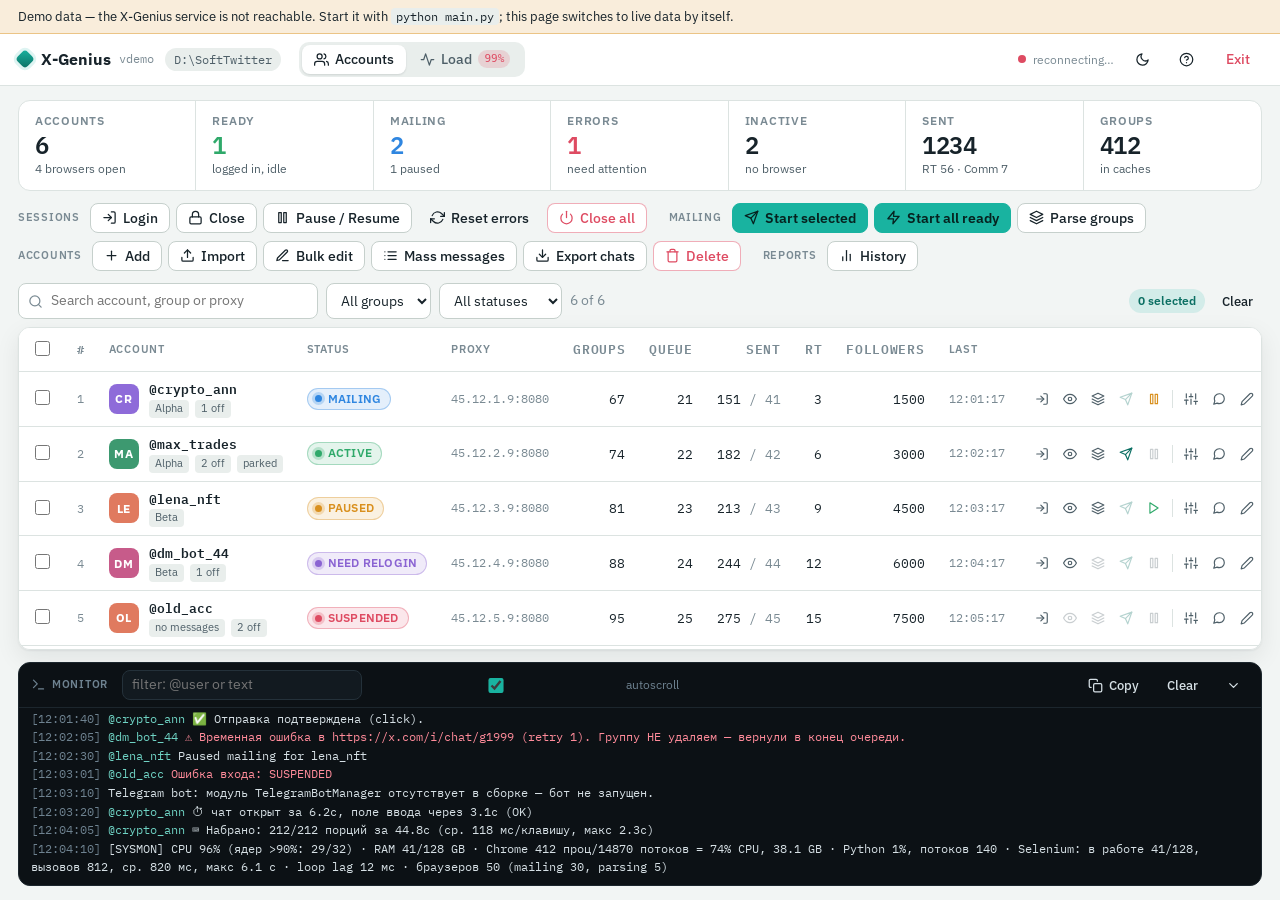
==== commit 4ffa6271: "Add server load monitoring, Load tab, typing diagnostics and idle browser parking Client diagnostics" ====
--- a/xgenius/web/static/preview.html
+++ b/xgenius/web/static/preview.html
@@ -150,6 +150,48 @@
 .empty-mark .ic { width: 24px; height: 24px; }
 .empty h2 { font-size: 17px; color: var(--text); }
 .empty .row { display: flex; gap: 8px; margin-top: 10px; }
+
+/* ---- tabs / views ---- */
+.tabs { display: inline-flex; gap: 2px; padding: 3px; margin-left: 6px; border-radius: 10px; background: var(--surface-2); }
+.tab { display: inline-flex; align-items: center; gap: 6px; padding: 5px 12px; border: 0; border-radius: 8px; background: transparent; color: var(--text-2); font-weight: 500; cursor: pointer; transition: background .12s, color .12s; }
+.tab:hover { color: var(--text); }
+.tab.active { background: var(--surface); color: var(--text); box-shadow: 0 1px 2px rgba(15, 25, 30, .12); }
+.tab-badge { font-family: var(--mono); font-size: 11px; padding: 1px 6px; border-radius: 999px; background: var(--surface-2); color: var(--text-2); font-variant-numeric: tabular-nums; }
+.tab-badge:empty { display: none; }
+.tab-badge.warn { background: color-mix(in srgb, var(--warn) 18%, transparent); color: var(--warn); }
+.tab-badge.err { background: color-mix(in srgb, var(--err) 18%, transparent); color: var(--err); }
+.view { display: flex; flex-direction: column; flex: 1; min-height: 0; }
+
+/* ---- load tab ---- */
+.load { flex: 1; overflow: auto; padding: 0 18px 4px; display: flex; flex-direction: column; gap: 12px; }
+.load .board { margin: 14px 0 0; }
+.load-grid { display: grid; grid-template-columns: 1fr 1fr; gap: 12px; }
+@media (max-width: 1100px) { .load-grid { grid-template-columns: 1fr; } }
+.panel { border: 1px solid var(--line); border-radius: var(--r-lg); background: var(--surface); display: flex; flex-direction: column; min-width: 0; }
+.panel-head { display: flex; align-items: center; gap: 12px; padding: 9px 14px; border-bottom: 1px solid var(--line); font-size: 12px; }
+.panel-head select { padding: 3px 8px; font-size: 12px; }
+.legend { display: inline-flex; align-items: center; gap: 6px; font-size: 11.5px; color: var(--text-2); }
+.legend i { width: 14px; height: 3px; border-radius: 2px; display: inline-block; }
+.legend i.dash { background-image: repeating-linear-gradient(90deg, transparent 0 3px, var(--surface) 3px 5px); }
+.note { padding: 14px 16px; margin-top: 14px; border: 1px dashed var(--line-strong); border-radius: var(--r-lg); color: var(--text-2); }
+.status-line { font-size: 11.5px; padding: 0 2px 8px; }
+.cores { display: grid; grid-template-columns: repeat(auto-fit, minmax(22px, 1fr)); gap: 6px; padding: 12px 14px 8px; }
+.core { display: flex; flex-direction: column; align-items: center; gap: 4px; }
+.core .bar { width: 100%; height: 56px; border-radius: 4px; background: var(--surface-2); display: flex; align-items: flex-end; overflow: hidden; }
+.core .bar i { display: block; width: 100%; border-radius: 3px 3px 0 0; transition: height .35s ease; }
+.core span { font-family: var(--mono); font-size: 10px; color: var(--muted); }
+.chart { width: 100%; height: 170px; display: block; }
+.chart polyline { fill: none; stroke-width: 1.8; stroke-linejoin: round; stroke-linecap: round; }
+.chart .grid { stroke: var(--line); stroke-width: 1; }
+.chart .axis { fill: var(--muted); font-family: var(--mono); font-size: 10px; text-anchor: end; }
+.chart .axis.start { text-anchor: start; }
+.table-wrap { overflow: auto; }
+#load-accounts th:first-child, #load-accounts td:first-child { text-align: left; }
+#load-accounts th:nth-child(2), #load-accounts td:nth-child(2) { text-align: left; }
+#load-accounts td:nth-child(5) { min-width: 150px; }
+.cpubar { position: relative; display: flex; align-items: center; justify-content: flex-end; height: 18px; border-radius: 4px; background: var(--surface-2); overflow: hidden; padding: 0 6px; }
+.cpubar i { position: absolute; left: 0; top: 0; bottom: 0; background: color-mix(in srgb, var(--info) 35%, transparent); transition: width .35s ease; }
+.cpubar span { position: relative; font-family: var(--mono); font-size: 12px; }
 
 /* ---- console (always dark) ---- */
 .console { margin: 12px 18px 14px; border-radius: var(--r-lg); background: var(--console-bg); color: var(--console-text); display: flex; flex-direction: column; height: 224px; border: 1px solid var(--console-line); }
@@ -262,6 +304,10 @@
   <header class="topbar">
     <div class="brand"><span class="mark"></span>X-Genius <span id="version" class="ver"></span></div>
     <span id="base-dir" class="chip mono" title="Base folder"></span>
+    <nav class="tabs" id="tabs">
+      <button class="tab active" data-tab="accounts" data-ic="users">Accounts</button>
+      <button class="tab" data-tab="load" data-ic="activity">Load <span id="tab-load-badge" class="tab-badge"></span></button>
+    </nav>
     <span class="spacer"></span>
     <span id="conn" class="conn" title="connection"><i></i><span>connecting…</span></span>
     <button id="btn-theme" class="btn icon ghost" title="Theme"></button>
@@ -269,6 +315,7 @@
     <button id="btn-shutdown" class="btn ghost danger-text" title="Close all browsers and exit">Exit</button>
   </header>
 
+  <div id="view-accounts" class="view">
   <section class="board" id="summary"></section>
 
   <section class="cmdbar">
@@ -344,6 +391,51 @@
         <button class="btn" data-tool="import" data-ic="upload">Import</button></div>
     </div>
   </main>
+  </div>
+
+  <!-- ===================== LOAD (server resources) ===================== -->
+  <div id="view-load" class="view hidden">
+    <div class="load">
+      <div id="load-disabled" class="note hidden">Load monitoring is switched off (<code>SYSMON_INTERVAL = 0</code> in <code>config/settings.json</code>).</div>
+      <div id="load-waiting" class="note hidden">Waiting for the first sample…</div>
+      <div id="load-body" class="hidden">
+        <section class="board" id="load-tiles"></section>
+        <section class="panel">
+          <div class="panel-head"><span class="clabel"><span data-ic="cpu"></span> Cores</span><span id="cores-sub" class="muted"></span></div>
+          <div id="cores" class="cores"></div>
+        </section>
+        <div class="load-grid">
+          <section class="panel">
+            <div class="panel-head"><span class="clabel">CPU · Chrome · RAM</span><span class="spacer"></span>
+              <span class="legend"><i style="background:var(--accent)"></i>CPU total</span>
+              <span class="legend"><i style="background:var(--info)"></i>Chrome share</span>
+              <span class="legend"><i class="dash" style="background:var(--violet)"></i>RAM used</span></div>
+            <svg id="chart-cpu" class="chart" preserveAspectRatio="none"></svg>
+          </section>
+          <section class="panel">
+            <div class="panel-head"><span class="clabel">Selenium latency · loop lag</span><span class="spacer"></span>
+              <span class="legend"><i style="background:var(--accent)"></i>avg call</span>
+              <span class="legend"><i class="dash" style="background:var(--warn)"></i>max call</span>
+              <span class="legend"><i style="background:var(--err)"></i>loop lag</span></div>
+            <svg id="chart-lat" class="chart" preserveAspectRatio="none"></svg>
+          </section>
+        </div>
+        <section class="panel">
+          <div class="panel-head"><span class="clabel"><span data-ic="users"></span> Per account</span><span id="acc-sub" class="muted"></span>
+            <span class="spacer"></span>
+            <select id="acc-sort" title="Sort">
+              <option value="cpu_raw">by CPU</option><option value="rss_mb">by RAM</option><option value="procs">by processes</option><option value="name">by name</option>
+            </select>
+            <a class="btn sm" href="/api/sysmon/csv" download data-ic="download">CSV</a>
+            <a class="btn sm" href="/api/sysmon/csv?kind=accounts" download data-ic="download">Accounts CSV</a></div>
+          <div class="table-wrap"><table class="stats-table" id="load-accounts">
+            <thead><tr><th>Account</th><th>Phase</th><th>Processes</th><th>Threads</th><th>CPU share</th><th>CPU raw</th><th>RAM, MB</th></tr></thead>
+            <tbody></tbody></table></div>
+        </section>
+        <div id="load-status" class="muted mono status-line"></div>
+      </div>
+    </div>
+  </div>
 
   <section id="logpanel" class="console">
     <div class="console-head">
@@ -401,6 +493,8 @@
   'check': '<polyline points="20 6 9 17 4 12"/>',
   'alert': '<path d="M10.29 3.86L1.82 18a2 2 0 0 0 1.71 3h16.94a2 2 0 0 0 1.71-3L13.71 3.86a2 2 0 0 0-3.42 0z"/><line x1="12" y1="9" x2="12" y2="13"/><line x1="12" y1="17" x2="12.01" y2="17"/>',
   'folder': '<path d="M22 19a2 2 0 0 1-2 2H4a2 2 0 0 1-2-2V5a2 2 0 0 1 2-2h5l2 3h9a2 2 0 0 1 2 2z"/>',
+  'activity': '<polyline points="22 12 18 12 15 21 9 3 6 12 2 12"/>',
+  'cpu': '<rect x="4" y="4" width="16" height="16" rx="2" ry="2"/><rect x="9" y="9" width="6" height="6"/><line x1="9" y1="1" x2="9" y2="4"/><line x1="15" y1="1" x2="15" y2="4"/><line x1="9" y1="20" x2="9" y2="23"/><line x1="15" y1="20" x2="15" y2="23"/><line x1="20" y1="9" x2="23" y2="9"/><line x1="20" y1="14" x2="23" y2="14"/><line x1="1" y1="9" x2="4" y2="9"/><line x1="1" y1="14" x2="4" y2="14"/>',
 };
 
 function I(name, size = 15) {
@@ -438,7 +532,7 @@
   groups: ['Alpha', 'Beta'],
   accounts: [
     demoAccount(1, 'crypto_ann', 'Alpha', 'MAILING', '#3498DB', { is_mailing: true, running: true }),
-    demoAccount(2, 'max_trades', 'Alpha', 'ACTIVE', '#27ae60'),
+    demoAccount(2, 'max_trades', 'Alpha', 'ACTIVE', '#27ae60', { parked: true }),
     demoAccount(3, 'lena_nft', 'Beta', 'PAUSED', '#f39c12', { is_mailing: true, is_paused: true, running: true }),
     demoAccount(4, 'dm_bot_44', 'Beta', 'NEED RELOGIN', '#9b59b6', { need_relogin: true, is_active: false, status_reason: 'RELOGIN' }),
     demoAccount(5, 'old_acc', '', 'SUSPENDED', '#c0392b', { is_active: false, has_browser: false, status_reason: 'SUSPENDED', has_messages: false }),
@@ -453,12 +547,16 @@
   '[12:02:30] @lena_nft - Paused mailing for lena_nft',
   '[12:03:01] @old_acc - Ошибка входа: SUSPENDED',
   '[12:03:10]  - Telegram bot: модуль TelegramBotManager отсутствует в сборке — бот не запущен.',
+  '[12:03:20] @crypto_ann - ⏱ чат открыт за 6.2с, поле ввода через 3.1с (OK)',
+  '[12:04:05] @crypto_ann - ⌨ Набрано: 212/212 порций за 44.8с (ср. 118 мс/клавишу, макс 2.3с)',
+  '[12:04:10]  - [SYSMON] CPU 96% (ядер >90%: 29/32) · RAM 41/128 GB · Chrome 412 проц/14870 потоков = 74% CPU, 38.1 GB · Python 1%, потоков 140 · Selenium: в работе 41/128, вызовов 812, ср. 820 мс, макс 6.1 с · loop lag 12 мс · браузеров 50 (mailing 30, parsing 5)',
 ];
 
 function enterDemo() {
   S.demo = true;
   applyState(DEMO_STATE);
   appendLogs(DEMO_LOGS);
+  Load.demo();
   document.getElementById('demo-banner').classList.remove('hidden');
 }
 
@@ -466,8 +564,223 @@
   S.demo = false;
   S.logs = [];
   rerenderLogs();
+  Load.reset();
   document.getElementById('demo-banner').classList.add('hidden');
 }
+
+</script>
+<script>
+/* ---- load.js ---- */
+/* X-Genius web UI — Load tab: CPU per core, RAM, Chrome processes per account, Selenium thread pool,
+   event-loop lag. Data: {type:'sysmon'} WebSocket messages (one sample) and GET /api/sysmon (history).
+   Uses $, esc, api, toast from app.js and I() from icons.js (all called at runtime, after those scripts load). */
+'use strict';
+
+const Load = (() => {
+  const L = { info: {}, latest: null, history: [], enabled: true, active: false, loaded: false, sort: 'cpu' };
+
+  const PHASE_COLOR = { mailing: 'info', parsing: 'violet', paused: 'warn', relogin: 'violet', idle: 'ok', browser: 'muted', webui: 'muted', driver: 'muted', unknown: 'muted', inactive: 'muted' };
+  const PHASE_LABEL = { mailing: 'MAILING', parsing: 'PARSING', paused: 'PAUSED', relogin: 'RELOGIN', idle: 'IDLE', browser: 'BROWSER', webui: 'UI WINDOW', driver: 'DRIVERS', unknown: 'UNKNOWN', inactive: 'INACTIVE' };
+
+  const pct = (v) => (v == null ? '—' : `${Math.round(v)}%`);
+  const ms = (v) => (v == null ? '—' : v >= 1000 ? `${(v / 1000).toFixed(1)} s` : `${Math.round(v)} ms`);
+  const gb = (v) => (v == null ? '—' : `${v.toFixed(v < 10 ? 1 : 0)} GB`);
+  const level = (v, warn, err) => (v == null ? null : v >= err ? 'err' : v >= warn ? 'warn' : null);
+  const capacity = () => Math.max(20, Math.round(((L.info.history_minutes || 60) * 60) / (L.info.interval || 5)));
+
+  /* ---------------------------------------------------------------- tiles */
+  function renderTiles(s) {
+    const tile = (label, value, sub, color) => `<div class="tile" ${color ? `style="--tc:var(--${color})"` : ''}>
+      <span class="l">${label}</span><span class="v">${value}</span><span class="s">${sub}</span></div>`;
+    const c = s.cpu, m = s.mem, ch = s.chrome, py = s.python, ex = s.executor, en = s.engine;
+    const exFull = ex.max && ex.inflight != null && ex.inflight >= ex.max;
+    $('#load-tiles').innerHTML = [
+      tile('CPU', pct(c.total), `${c.busy_cores} of ${c.count} threads over 90%`, level(c.total, 75, 90)),
+      tile('Chrome', pct(ch.cpu), `${ch.procs} processes · ${gb(ch.rss_gb)}`, level(ch.cpu, 60, 80)),
+      tile('RAM', gb(m.used_gb), `of ${gb(m.total_gb)} · ${pct(m.pct)}`, level(m.pct, 80, 90)),
+      tile('Selenium', `${ex.inflight ?? '—'}<span class="dim"> / ${ex.max ?? '—'}</span>`,
+        `avg ${ms(ex.avg_ms)} · max ${ms(ex.max_ms)} · ${ex.calls ?? 0} calls`, exFull ? 'err' : level(ex.avg_ms, 1500, 4000)),
+      tile('Loop lag', ms(s.loop_lag_ms), 'event loop, worst in interval', level(s.loop_lag_ms, 300, 1000)),
+      tile('Python', pct(py.cpu), `${py.threads} threads · ${py.rss_mb} MB`),
+      tile('Browsers', en.browsers, `${en.mailing} mailing · ${en.parsing} parsing · ${en.idle} idle`),
+    ].join('');
+  }
+
+  /* ---------------------------------------------------------------- cores */
+  function renderCores(s) {
+    const cores = s.cpu.cores || [];
+    $('#cores').innerHTML = cores.map((v, i) => {
+      const lv = v >= 90 ? 'err' : v >= 70 ? 'warn' : v >= 40 ? 'info' : 'ok';
+      return `<div class="core" title="core ${i}: ${v}%"><div class="bar"><i style="height:${Math.max(2, v)}%;background:var(--${lv})"></i></div><span>${i}</span></div>`;
+    }).join('');
+    $('#cores-sub').textContent = `${s.cpu.physical} cores / ${s.cpu.count} threads · max core ${pct(s.cpu.max_core)}`
+      + (s.cpu.load1 != null ? ` · load ${s.cpu.load1}` : '');
+  }
+
+  /* ---------------------------------------------------------------- charts (inline SVG, no libs) */
+  function polyline(values, W, H, pad, maxY, cap) {
+    const n = values.length;
+    if (!n) return '';
+    const step = (W - pad.l - pad.r) / Math.max(1, cap - 1);
+    return values.map((v, i) => {
+      const x = pad.l + i * step;
+      const y = pad.t + (H - pad.t - pad.b) * (1 - Math.min(1, Math.max(0, (v ?? 0) / maxY)));
+      return `${x.toFixed(1)},${y.toFixed(1)}`;
+    }).join(' ');
+  }
+  function chart(svgId, series, maxY, unit) {
+    const svg = $(svgId);
+    const W = 600, H = 170, pad = { l: 34, r: 8, t: 8, b: 18 };
+    const cap = capacity();
+    const grid = [0, 0.25, 0.5, 0.75, 1].map((f) => {
+      const y = pad.t + (H - pad.t - pad.b) * (1 - f);
+      const label = unit === '%' ? `${Math.round(maxY * f)}%` : ms(maxY * f);
+      return `<line x1="${pad.l}" x2="${W - pad.r}" y1="${y}" y2="${y}" class="grid"/><text x="${pad.l - 5}" y="${y + 3.5}" class="axis">${label}</text>`;
+    }).join('');
+    const lines = series.map((sr) => `<polyline points="${polyline(sr.values, W, H, pad, maxY, cap)}" style="stroke:var(--${sr.color})" ${sr.dashed ? 'stroke-dasharray="4 3"' : ''}/>`).join('');
+    const minutes = Math.round((cap * (L.info.interval || 5)) / 60);
+    const xl = `<text x="${pad.l}" y="${H - 4}" class="axis start">-${minutes} min</text><text x="${W - pad.r}" y="${H - 4}" class="axis">now</text>`;
+    svg.setAttribute('viewBox', `0 0 ${W} ${H}`);
+    svg.innerHTML = grid + xl + lines;
+  }
+  function renderCharts() {
+    const h = L.history;
+    chart('#chart-cpu', [
+      { values: h.map((p) => p.cpu), color: 'accent' },
+      { values: h.map((p) => p.chrome), color: 'info' },
+      { values: h.map((p) => p.mem), color: 'violet', dashed: true },
+    ], 100, '%');
+    const lat = h.map((p) => p.sel_avg ?? 0), lmax = h.map((p) => p.sel_max ?? 0), lag = h.map((p) => p.lag ?? 0);
+    const top = Math.max(500, ...lat, ...lag, ...lmax.map((v) => v / 2));
+    const nice = top <= 1000 ? 1000 : top <= 2500 ? 2500 : top <= 5000 ? 5000 : top <= 10000 ? 10000 : Math.ceil(top / 10000) * 10000;
+    chart('#chart-lat', [
+      { values: lat, color: 'accent' },
+      { values: lmax, color: 'warn', dashed: true },
+      { values: lag, color: 'err' },
+    ], nice, 'ms');
+  }
+
+  /* ---------------------------------------------------------------- accounts */
+  function accountName(a) {
+    if (a.username === '_webui') return '<span class="dim">X-Genius UI window</span>';
+    if (a.username === '_driver') return '<span class="dim">chromedriver processes</span>';
+    if (a.username === '_other') return '<span class="dim">chrome in profiles folder, no account</span>';
+    return `<span class="handle">@${esc(a.username)}</span>`;
+  }
+  function renderAccounts(s) {
+    const rows = (s.accounts || []).slice();
+    const key = L.sort;
+    rows.sort((a, b) => (key === 'name' ? a.username.localeCompare(b.username) : (b[key] ?? 0) - (a[key] ?? 0)));
+    const maxCpu = Math.max(1, ...rows.map((a) => a.cpu_raw || 0));
+    const withProcs = rows.filter((a) => a.procs).length;
+    $('#acc-sub').textContent = `${withProcs} with browsers · CPU share is of the whole machine; raw = sum over cores (100% = one full thread)`;
+    $('#load-accounts tbody').innerHTML = rows.map((a) => {
+      const color = PHASE_COLOR[a.phase] || 'muted';
+      return `<tr>
+        <td>${accountName(a)}</td>
+        <td><span class="pill" style="--st:var(--${color})">${esc(PHASE_LABEL[a.phase] || a.phase.toUpperCase())}</span></td>
+        <td>${a.procs}</td><td>${a.threads}</td>
+        <td><div class="cpubar"><i style="width:${Math.round(((a.cpu_raw || 0) / maxCpu) * 100)}%"></i><span>${a.cpu == null ? '—' : `${a.cpu.toFixed(1)}%`}</span></div></td>
+        <td>${a.cpu_raw == null ? '—' : `${Math.round(a.cpu_raw)}%`}</td>
+        <td>${a.rss_mb}</td></tr>`;
+    }).join('') || '<tr><td colspan="7" class="muted">No Chrome processes yet — log in an account.</td></tr>';
+  }
+
+  /* ---------------------------------------------------------------- render */
+  function renderAll() {
+    const s = L.latest;
+    $('#load-disabled').classList.toggle('hidden', L.enabled);
+    $('#load-body').classList.toggle('hidden', !L.enabled || !s);
+    $('#load-waiting').classList.toggle('hidden', !L.enabled || !!s);
+    if (!L.enabled || !s) return;
+    renderTiles(s);
+    renderCores(s);
+    renderCharts();
+    renderAccounts(s);
+    $('#load-status').textContent = `updated ${s.ts} · every ${L.info.interval || '?'} s · ${L.info.csv || ''}`;
+  }
+  function badge(s) {
+    const b = $('#tab-load-badge');
+    if (!b) return;
+    if (!s || !L.enabled) { b.textContent = ''; b.className = 'tab-badge'; return; }
+    b.textContent = pct(s.cpu.total);
+    b.className = `tab-badge ${level(s.cpu.total, 75, 90) || ''}`;
+  }
+
+  /* ---------------------------------------------------------------- data in */
+  function onSample(s) {
+    L.latest = s;
+    L.history.push({ t: s.t, cpu: s.cpu.total, chrome: s.chrome.cpu, mem: s.mem.pct, lag: s.loop_lag_ms,
+      sel_avg: s.executor.avg_ms, sel_max: s.executor.max_ms, inflight: s.executor.inflight, browsers: s.engine.browsers });
+    const cap = capacity();
+    if (L.history.length > cap) L.history.splice(0, L.history.length - cap);
+    badge(s);
+    if (L.active) renderAll();
+  }
+  async function fetchHistory() {
+    try {
+      const r = await api('GET', '/api/sysmon');
+      L.info = r.info || L.info;
+      L.enabled = r.enabled !== false;
+      L.history = r.history || [];
+      if (r.latest && r.latest.seq) L.latest = r.latest;
+      L.loaded = true;
+    } catch (e) { /* offline / demo: keep what we have */ }
+  }
+  async function activate() {
+    L.active = true;
+    if (!L.loaded && !S.demo) await fetchHistory();
+    badge(L.latest);
+    renderAll();
+  }
+  function deactivate() { L.active = false; }
+  function setEnabled(on) {
+    if (L.enabled === on) return;
+    L.enabled = on;
+    if (L.active) renderAll();
+    badge(L.latest);
+  }
+  function setSort(key) { L.sort = key; if (L.latest && L.active) renderAccounts(L.latest); }
+
+  /* ---------------------------------------------------------------- demo (page opened without the service) */
+  function demo() {
+    const cores = 32, cap = 120;
+    L.info = { cpu_count: cores, cpu_physical: 16, mem_total_gb: 128, interval: 5, history_minutes: 10, csv: 'D:\\SoftTwitter\\logs\\sysmon_20260914.csv' };
+    L.history = [];
+    let cpu = 55;
+    for (let i = 0; i < cap; i++) {
+      cpu = Math.min(99, Math.max(30, cpu + (Math.random() - 0.45) * 6 + (i > 70 ? 0.6 : 0)));
+      L.history.push({ t: i, cpu, chrome: cpu * 0.78, mem: 28 + i * 0.05, lag: 5 + Math.random() * 30 + (cpu > 90 ? 400 : 0),
+        sel_avg: 200 + cpu * 9 + Math.random() * 100, sel_max: 900 + cpu * 40, inflight: Math.round(cpu / 3), browsers: 50 });
+    }
+    const last = L.history[L.history.length - 1];
+    const coreVals = Array.from({ length: cores }, () => Math.round(Math.min(100, Math.max(5, last.cpu + (Math.random() - 0.5) * 50))));
+    const names = ['crypto_ann', 'max_trades', 'lena_nft', 'dm_bot_44', 'tina', 'sultana_hotgirl', 'sultana_hotsex', 'fresh_one'];
+    const phases = ['mailing', 'mailing', 'paused', 'relogin', 'mailing', 'parsing', 'parsing', 'idle'];
+    const accounts = names.map((u, i) => {
+      const raw = Math.round(20 + Math.random() * 90);
+      return { username: u, phase: phases[i], procs: 8 + (i % 3), threads: 240 + i * 17, cpu_raw: raw, cpu: +(raw / cores).toFixed(2), rss_mb: 600 + i * 90 };
+    });
+    accounts.push({ username: '_webui', phase: 'webui', procs: 6, threads: 120, cpu_raw: 3, cpu: 0.09, rss_mb: 210 });
+    L.latest = {
+      seq: cap, t: Date.now() / 1000, ts: new Date().toTimeString().slice(0, 8),
+      cpu: { total: Math.round(last.cpu), user: 70, system: 22, cores: coreVals, max_core: Math.max(...coreVals), busy_cores: coreVals.filter((v) => v >= 90).length, count: cores, physical: 16, load1: 41.3 },
+      mem: { total_gb: 128, used_gb: 41.2, avail_gb: 86.8, pct: 32.2 },
+      chrome: { procs: 412, threads: 14870, cpu_raw: Math.round(last.chrome * cores), cpu: Math.round(last.chrome), rss_gb: 38.1, other_procs: 0, other_cpu: 0 },
+      python: { cpu: 1.2, cpu_raw: 38, rss_mb: 310, threads: 140 },
+      executor: { max: 128, threads: 90, inflight: last.inflight, calls: 812, avg_ms: Math.round(last.sel_avg), max_ms: Math.round(last.sel_max) },
+      loop_lag_ms: Math.round(last.lag),
+      engine: { browsers: 50, mailing: 30, parsing: 5, idle: 15 },
+      accounts,
+    };
+    L.enabled = true;
+    badge(L.latest);
+    if (L.active) renderAll();
+  }
+  function reset() { L.history = []; L.latest = null; L.loaded = false; badge(null); if (L.active) renderAll(); }
+
+  return { onSample, activate, deactivate, setEnabled, setSort, demo, reset, state: L };
+})();
 
 </script>
 <script>
@@ -478,7 +791,7 @@
 
 const S = {
   phase: null, data: null, selected: new Set(),
-  q: '', group: '', status: '',
+  q: '', group: '', status: '', tab: 'accounts',
   logs: [], logFilter: '', autoscroll: true, ws: null, connected: false,
 };
 
@@ -597,6 +910,7 @@
     a.has_token ? '' : '<span class="tag" title="no auth token">no token</span>',
     a.has_messages ? '' : '<span class="tag" title="no mailing messages">no messages</span>',
     a.disabled_groups ? `<span class="tag" title="groups disabled after strikes">${a.disabled_groups} off</span>` : '',
+    a.parked ? '<span class="tag" title="browser idles on about:blank to save CPU; any action reopens x.com">parked</span>' : '',
   ].join('');
   const pause = a.is_mailing
     ? act('pause', a.is_paused ? 'play' : 'pause', a.is_paused ? 'Resume' : 'Pause', { cls: a.is_paused ? 'ok' : 'warn' })
@@ -657,7 +971,18 @@
     renderBoard();
     renderGroupFilter();
     renderTable();
-  }
+    if ('sysmon_enabled' in data) Load.setEnabled(data.sysmon_enabled !== false);
+  }
+}
+
+/* ------------------------------------------------------------------ tabs */
+function setTab(name) {
+  S.tab = name;
+  $$('#tabs .tab').forEach((t) => t.classList.toggle('active', t.dataset.tab === name));
+  $('#view-accounts').classList.toggle('hidden', name !== 'accounts');
+  $('#view-load').classList.toggle('hidden', name !== 'load');
+  if (name === 'load') Load.activate(); else Load.deactivate();
+  try { localStorage.setItem('xg-tab', name); } catch (e) { /* ignore */ }
 }
 
 /* ------------------------------------------------------------------ console */
@@ -704,6 +1029,7 @@
     const msg = JSON.parse(ev.data);
     if (msg.type === 'state') applyState(msg.data);
     else if (msg.type === 'logs') appendLogs(msg.lines || []);
+    else if (msg.type === 'sysmon') Load.onSample(msg.data);
   };
   ws.onclose = () => { setConnected(false); showOffline('service unreachable — retrying every 2 s'); setTimeout(connect, 2000); };
   ws.onerror = () => ws.close();
@@ -802,6 +1128,8 @@
   $('#f-group').addEventListener('change', (ev) => { S.group = ev.target.value; renderTable(); });
   $('#f-status').addEventListener('change', (ev) => { S.status = ev.target.value; renderTable(); });
   $$('[data-tool]').forEach((b) => b.addEventListener('click', () => TOOL_ACTIONS[b.dataset.tool]()));
+  $$('#tabs .tab').forEach((t) => t.addEventListener('click', () => setTab(t.dataset.tab)));
+  $('#acc-sort').addEventListener('change', (ev) => Load.setSort(ev.target.value));
 
   $('#log-filter').addEventListener('input', (ev) => { S.logFilter = ev.target.value; rerenderLogs(); });
   $('#log-autoscroll').addEventListener('change', (ev) => { S.autoscroll = ev.target.checked; });
@@ -844,6 +1172,9 @@
   $('#log-toggle').innerHTML = I('chevron-down');
   paintThemeButton();
   bindEvents();
+  let tab = 'accounts';
+  try { tab = localStorage.getItem('xg-tab') || 'accounts'; } catch (e) { /* ignore */ }
+  setTab(tab === 'load' ? 'load' : 'accounts');
   refreshState();
   connect();
 });
